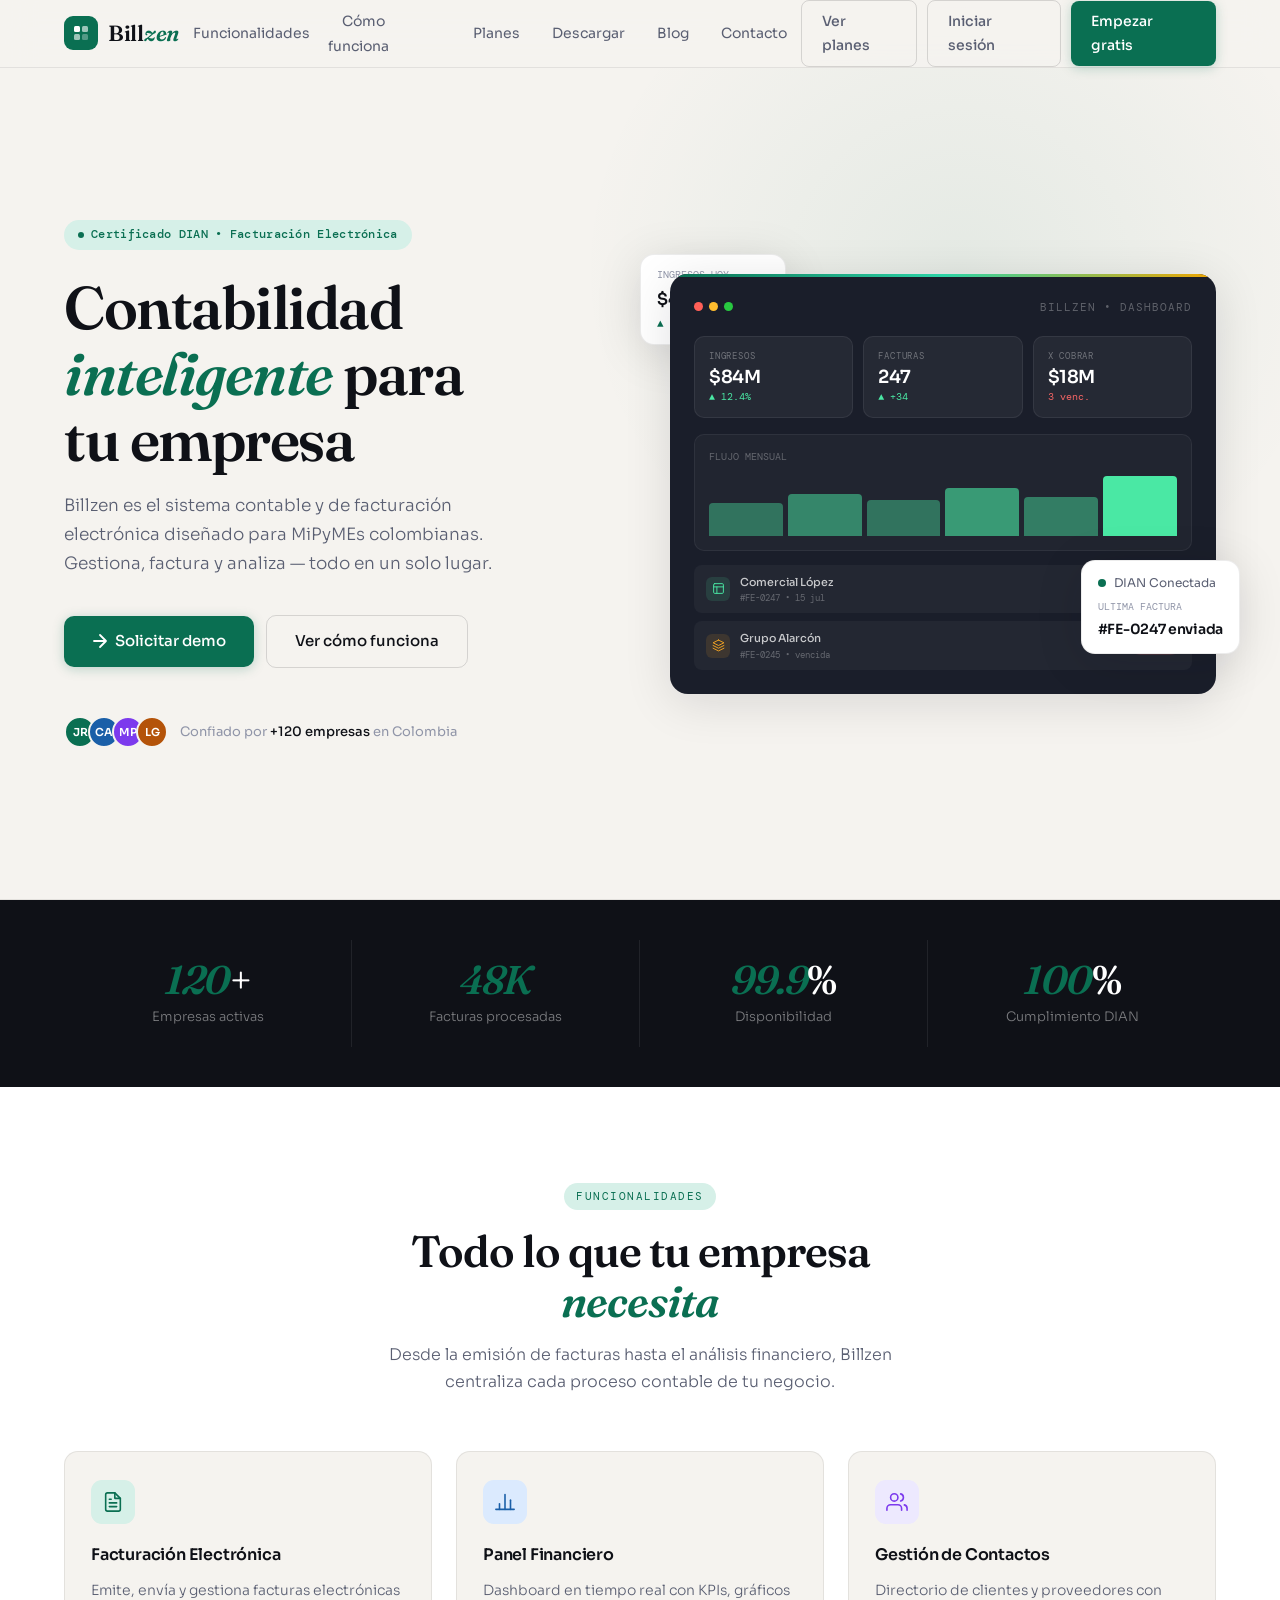
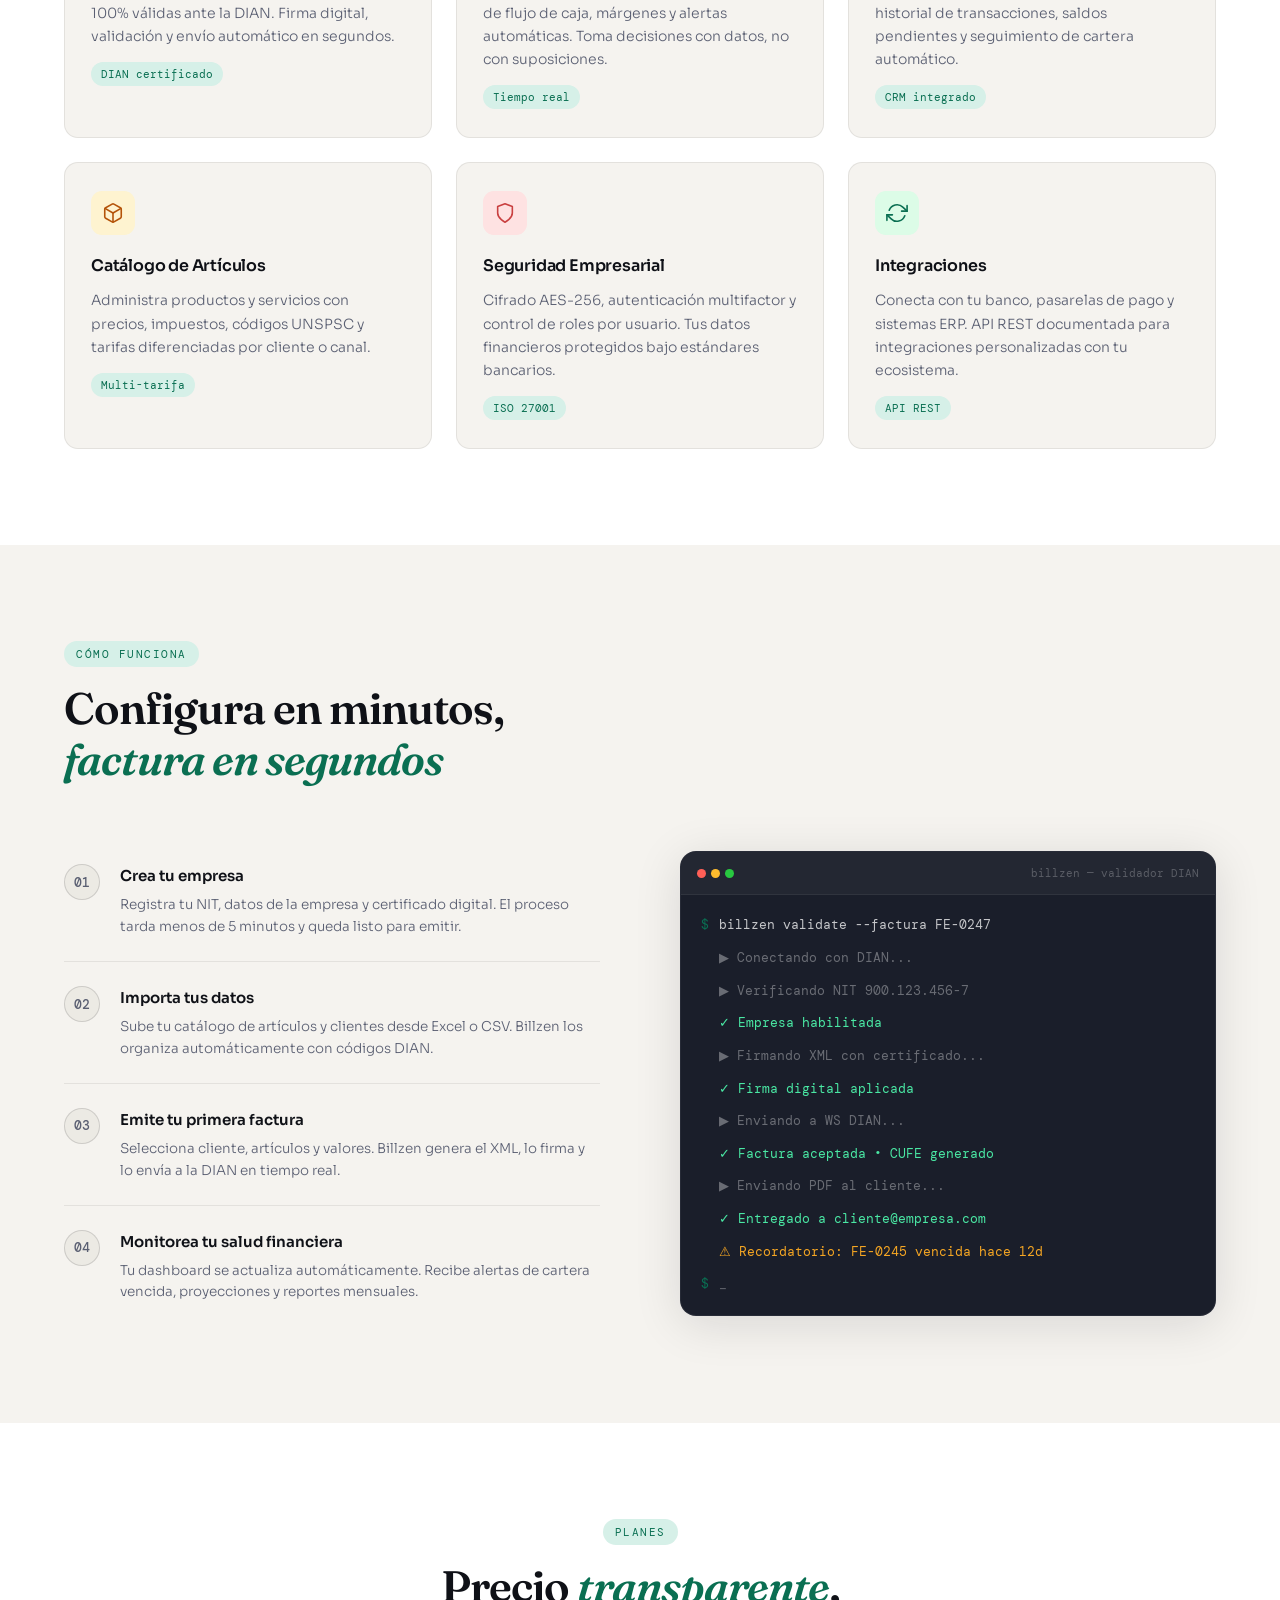
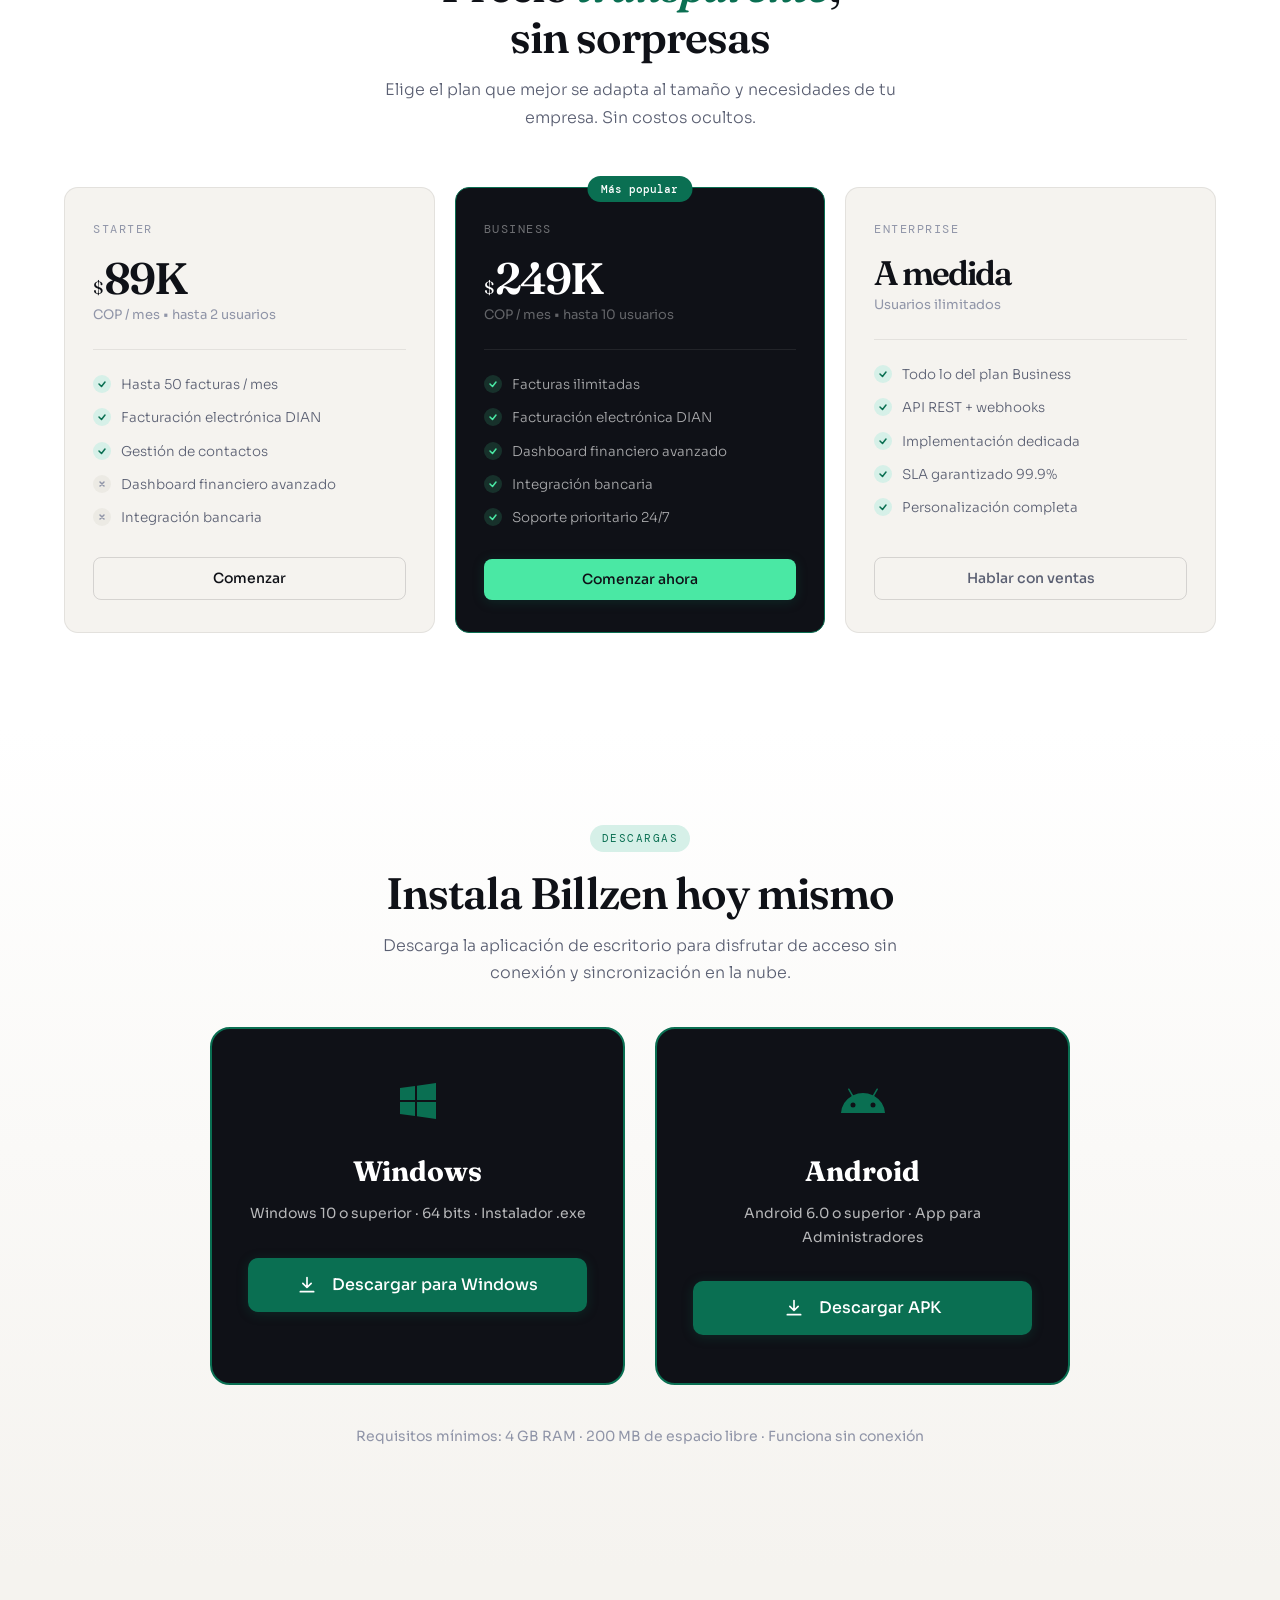
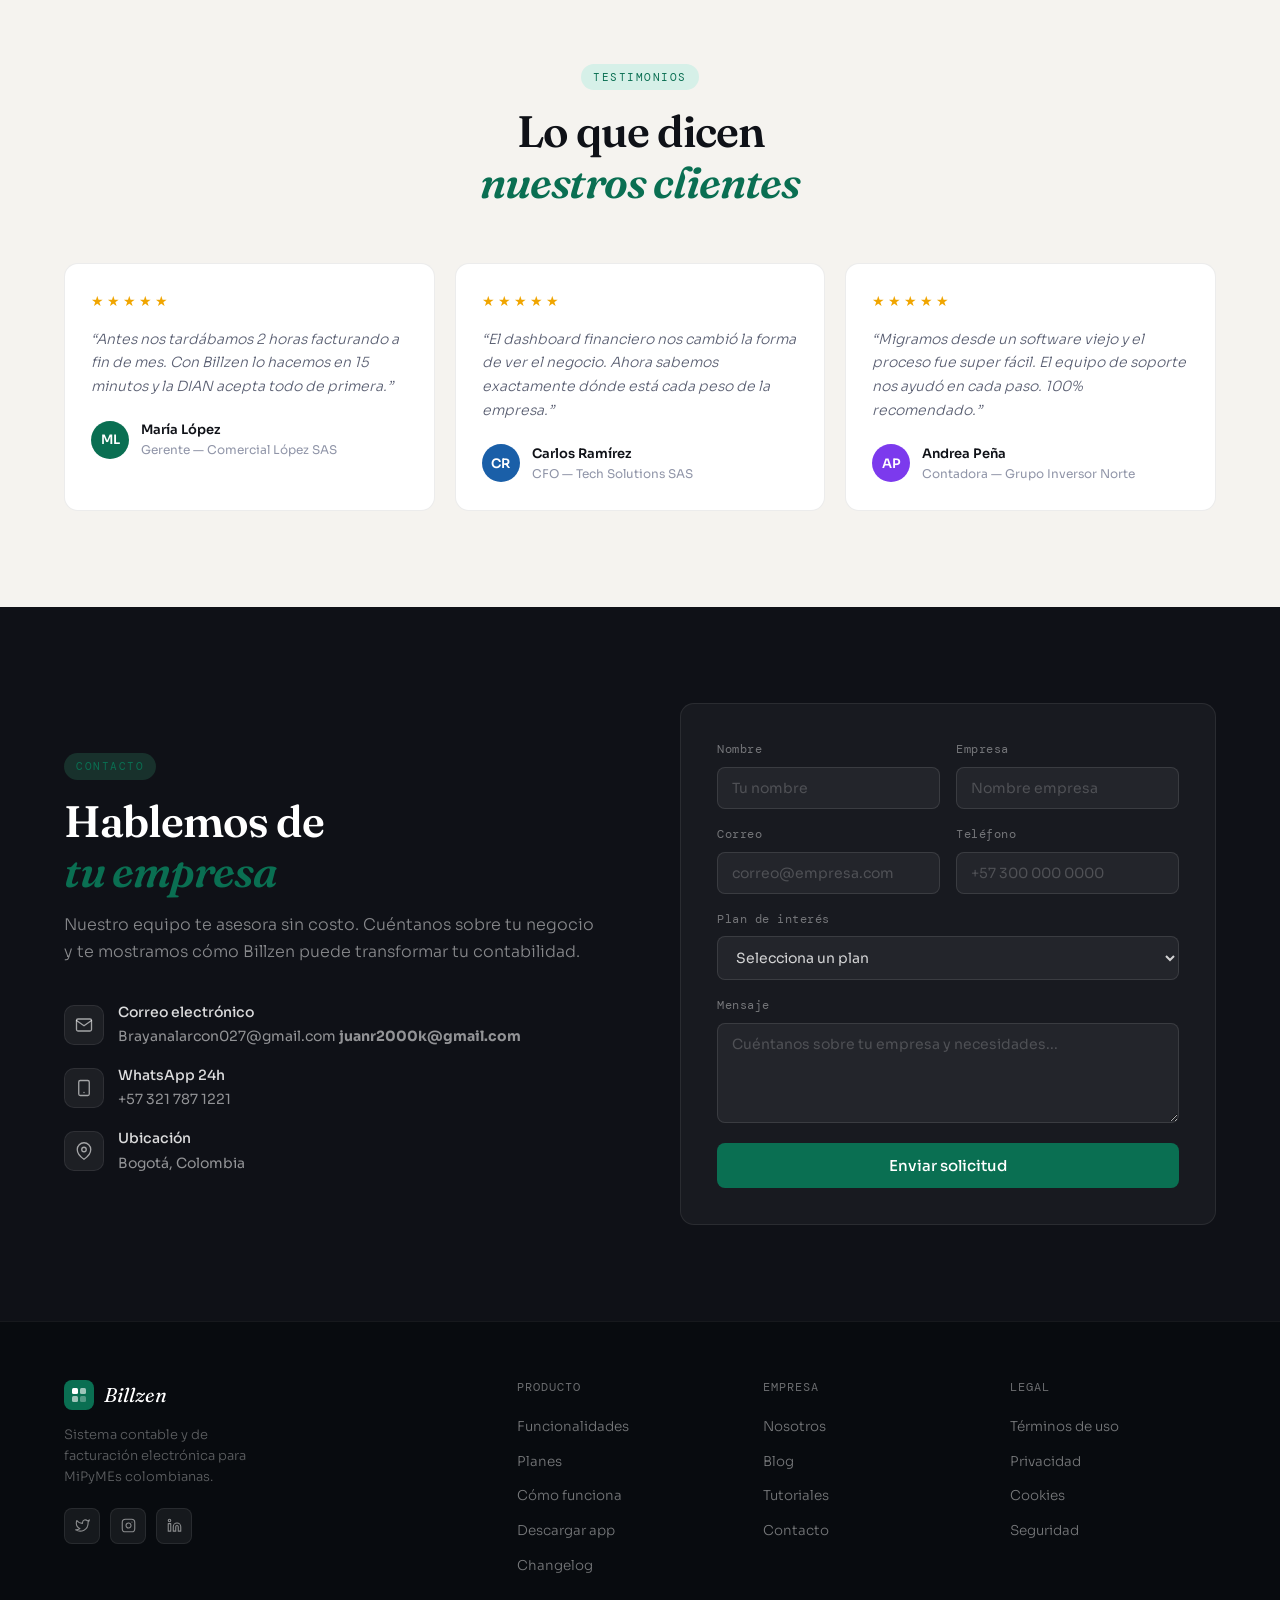
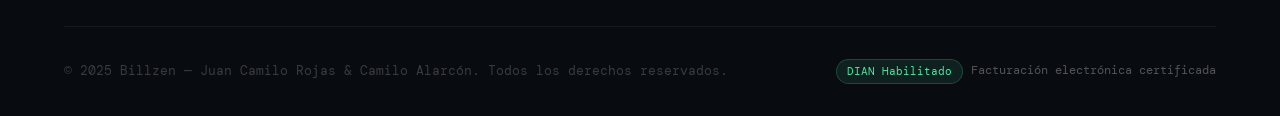
==== public/Intranet_Cliente/index.html @ e4447fb1 "Convertir public de submódulo a carpeta normal" ====
<!DOCTYPE html>
<html lang="es">
<head>
<meta charset="UTF-8" />
<meta name="viewport" content="width=device-width, initial-scale=1.0" />
<title>Billzen &mdash; Sistema Contable y Facturaci&oacute;n Electr&oacute;nica</title>
<link rel="preconnect" href="https://fonts.googleapis.com" />
<link rel="preconnect" href="https://fonts.gstatic.com" crossorigin />
<link href="https://fonts.googleapis.com/css2?family=DM+Mono:wght@400;500&family=Fraunces:ital,opsz,wght@0,9..144,300;0,9..144,600;1,9..144,300&family=Sora:wght@300;400;500;600&display=swap" rel="stylesheet" />

<!-- Referencia al nuevo archivo CSS externo -->
<link rel="stylesheet" href="../css/index.css" />
</head>
<body>

<!-- NAV -->
<nav id="navbar">
  <div class="nav-inner">
    <a href="#" class="nav-logo">
      <div class="nav-logo-mark">
        <svg viewBox="0 0 18 18" fill="none">
          <rect x="2" y="2" width="6" height="6" rx="1.5" fill="white"/>
          <rect x="10" y="2" width="6" height="6" rx="1.5" fill="white" opacity="0.6"/>
          <rect x="2" y="10" width="6" height="6" rx="1.5" fill="white" opacity="0.6"/>
          <rect x="10" y="10" width="6" height="6" rx="1.5" fill="white" opacity="0.3"/>
        </svg>
      </div>
      <span class="nav-logo-name">Bill<em>zen</em></span>
    </a>
<ul class="nav-links">
  <li><a href="#funcionalidades">Funcionalidades</a></li>
  <li><a href="#como-funciona">Cómo funciona</a></li>
  <li><a href="#planes">Planes</a></li>
  <li><a href="#descargar">Descargar</a></li>
  <li><a href="../articulos.html">Blog</a></li>
  <li><a href="../contactos.html">Contacto</a></li>
</ul>
    <div class="nav-cta">
      <a href="#planes" class="btn btn-ghost">Ver planes</a>
      <a href="../login.html" class="btn btn-ghost">Iniciar sesión</a>
      <a href="../contactos.html" class="btn btn-primary">Empezar gratis</a>
    </div>
    <button class="nav-hamburger" id="hamburger" aria-label="Menu">
      <span></span><span></span><span></span>
    </button>
  </div>
</nav>

<!-- HERO -->
<section class="hero" id="inicio">
  <div class="hero-inner">
    <div class="hero-content">
      <div class="hero-badge">
        <div class="hero-badge-dot"></div>
        Certificado DIAN &bull; Facturaci&oacute;n Electr&oacute;nica
      </div>
      <h1 class="hero-headline">
        Contabilidad<br/><em>inteligente</em> para<br/>tu empresa
      </h1>
      <p class="hero-sub">
        Billzen es el sistema contable y de facturaci&oacute;n electr&oacute;nica dise&ntilde;ado para MiPyMEs colombianas. Gestiona, factura y analiza &mdash; todo en un solo lugar.
      </p>
      <div class="hero-actions">
        <a href="#contacto" class="btn btn-primary btn-large">
          <svg width="16" height="16" viewBox="0 0 16 16" fill="none"><path d="M8 2l6 6-6 6M2 8h12" stroke="white" stroke-width="1.8" stroke-linecap="round" stroke-linejoin="round"/></svg>
          Solicitar demo
        </a>
        <a href="#como-funciona" class="btn btn-outline btn-large">Ver c&oacute;mo funciona</a>
      </div>
      <div class="hero-trust">
        <div class="hero-trust-avatars">
          <div class="trust-avatar" style="background:#0a6f52">JR</div>
          <div class="trust-avatar" style="background:#1a5fa8">CA</div>
          <div class="trust-avatar" style="background:#7c3aed">MP</div>
          <div class="trust-avatar" style="background:#b45309">LG</div>
        </div>
        <div class="hero-trust-text">
          Confiado por <strong>+120 empresas</strong> en Colombia
        </div>
      </div>
    </div>

    <div class="hero-visual">
      <div class="float-card float-card-1">
        <div class="fcard-label">INGRESOS HOY</div>
        <div class="fcard-val">$4.2M COP</div>
        <div class="fcard-delta">&#x25B2; +18.3% vs ayer</div>
      </div>
      <div class="mockup-card">
        <div class="mockup-topbar">
          <div class="mockup-dots">
            <div class="mockup-dot" style="background:#ff5f57"></div>
            <div class="mockup-dot" style="background:#febc2e"></div>
            <div class="mockup-dot" style="background:#28c840"></div>
          </div>
          <div class="mockup-title">BILLZEN &bull; DASHBOARD</div>
        </div>
        <div class="mockup-kpi-row">
          <div class="mkpi">
            <div class="mkpi-label">Ingresos</div>
            <div class="mkpi-val">$84M</div>
            <div class="mkpi-delta delta-g">&#x25B2; 12.4%</div>
          </div>
          <div class="mkpi">
            <div class="mkpi-label">Facturas</div>
            <div class="mkpi-val">247</div>
            <div class="mkpi-delta delta-g">&#x25B2; +34</div>
          </div>
          <div class="mkpi">
            <div class="mkpi-label">x Cobrar</div>
            <div class="mkpi-val">$18M</div>
            <div class="mkpi-delta delta-r">3 venc.</div>
          </div>
        </div>
        <div class="mockup-chart-area">
          <div class="mockup-chart-label">FLUJO MENSUAL</div>
          <div class="mockup-bars">
            <div class="mbar" style="height:55%;background:rgba(74,232,164,0.4)"></div>
            <div class="mbar" style="height:70%;background:rgba(74,232,164,0.5)"></div>
            <div class="mbar" style="height:60%;background:rgba(74,232,164,0.4)"></div>
            <div class="mbar" style="height:80%;background:rgba(74,232,164,0.6)"></div>
            <div class="mbar" style="height:65%;background:rgba(74,232,164,0.45)"></div>
            <div class="mbar" style="height:100%;background:#4AE8A4"></div>
          </div>
        </div>
        <div class="mockup-row-items">
          <div class="mrow">
            <div class="mrow-icon" style="background:rgba(74,232,164,0.12)"><svg xmlns="http://www.w3.org/2000/svg" width="13" height="13" viewBox="0 0 24 24" fill="none" stroke="#4AE8A4" stroke-width="1.75" stroke-linecap="round" stroke-linejoin="round"><rect x="3" y="3" width="18" height="18" rx="2"/><path d="M3 9h18M9 21V9"/></svg></div>
            <div class="mrow-info">
              <div class="mrow-name">Comercial L&oacute;pez</div>
              <div class="mrow-sub">#FE-0247 &bull; 15 jul</div>
            </div>
            <div class="mrow-val">$4.2M</div>
            <div class="mpill mpill-g">Pagada</div>
          </div>
          <div class="mrow">
            <div class="mrow-icon" style="background:rgba(245,166,35,0.12)"><svg xmlns="http://www.w3.org/2000/svg" width="13" height="13" viewBox="0 0 24 24" fill="none" stroke="#F5A623" stroke-width="1.75" stroke-linecap="round" stroke-linejoin="round"><polygon points="12 2 2 7 12 12 22 7 12 2"/><polyline points="2 17 12 22 22 17"/><polyline points="2 12 12 17 22 12"/></svg></div>
            <div class="mrow-info">
              <div class="mrow-name">Grupo Alarc&oacute;n</div>
              <div class="mrow-sub">#FE-0245 &bull; vencida</div>
            </div>
            <div class="mrow-val">$6.5M</div>
            <div class="mpill mpill-r">Vencida</div>
          </div>
        </div>
      </div>
      <div class="float-card float-card-2">
        <div class="fcard-row">
          <div class="fcard-dot"></div>
          <div class="fcard-status">DIAN Conectada</div>
        </div>
        <div class="fcard-label" style="margin-top:6px">ULTIMA FACTURA</div>
        <div class="fcard-val" style="font-size:14px">#FE-0247 enviada</div>
      </div>
    </div>
  </div>
</section>

<!-- STATS -->
<div class="stats-bar">
  <div class="stats-inner">
    <div class="stat-item fade-up">
      <div class="stat-num"><em>120</em>+</div>
      <div class="stat-label">Empresas activas</div>
    </div>
    <div class="stat-item fade-up">
      <div class="stat-num"><em>48K</em></div>
      <div class="stat-label">Facturas procesadas</div>
    </div>
    <div class="stat-item fade-up">
      <div class="stat-num"><em>99.9</em>%</div>
      <div class="stat-label">Disponibilidad</div>
    </div>
    <div class="stat-item fade-up">
      <div class="stat-num"><em>100</em>%</div>
      <div class="stat-label">Cumplimiento DIAN</div>
    </div>
  </div>
</div>

<!-- FEATURES -->
<section class="features" id="funcionalidades">
  <div class="section-inner">
    <div class="text-center">
      <span class="section-tag">Funcionalidades</span>
      <h2 class="section-title">Todo lo que tu empresa<br/><em>necesita</em></h2>
      <p class="section-sub">Desde la emisi&oacute;n de facturas hasta el an&aacute;lisis financiero, Billzen centraliza cada proceso contable de tu negocio.</p>
    </div>
    <div class="features-grid">
      <div class="feat-card fade-up">
        <div class="feat-icon" style="background:#d6f0e8"><svg xmlns="http://www.w3.org/2000/svg" width="22" height="22" viewBox="0 0 24 24" fill="none" stroke="#0a6f52" stroke-width="1.75" stroke-linecap="round" stroke-linejoin="round"><path d="M14 2H6a2 2 0 0 0-2 2v16a2 2 0 0 0 2 2h12a2 2 0 0 0 2-2V8z"/><polyline points="14 2 14 8 20 8"/><line x1="16" y1="13" x2="8" y2="13"/><line x1="16" y1="17" x2="8" y2="17"/><line x1="10" y1="9" x2="8" y2="9"/></svg></div>
        <div class="feat-title">Facturaci&oacute;n Electr&oacute;nica</div>
        <div class="feat-desc">Emite, env&iacute;a y gestiona facturas electr&oacute;nicas 100% v&aacute;lidas ante la DIAN. Firma digital, validaci&oacute;n y env&iacute;o autom&aacute;tico en segundos.</div>
        <span class="feat-badge">DIAN certificado</span>
      </div>
      <div class="feat-card fade-up">
        <div class="feat-icon" style="background:#dbeafe"><svg xmlns="http://www.w3.org/2000/svg" width="22" height="22" viewBox="0 0 24 24" fill="none" stroke="#1a5fa8" stroke-width="1.75" stroke-linecap="round" stroke-linejoin="round"><line x1="18" y1="20" x2="18" y2="10"/><line x1="12" y1="20" x2="12" y2="4"/><line x1="6" y1="20" x2="6" y2="14"/><polyline points="2 20 22 20"/></svg></div>
        <div class="feat-title">Panel Financiero</div>
        <div class="feat-desc">Dashboard en tiempo real con KPIs, gr&aacute;ficos de flujo de caja, m&aacute;rgenes y alertas autom&aacute;ticas. Toma decisiones con datos, no con suposiciones.</div>
        <span class="feat-badge">Tiempo real</span>
      </div>
      <div class="feat-card fade-up">
        <div class="feat-icon" style="background:#ede9fe"><svg xmlns="http://www.w3.org/2000/svg" width="22" height="22" viewBox="0 0 24 24" fill="none" stroke="#7c3aed" stroke-width="1.75" stroke-linecap="round" stroke-linejoin="round"><path d="M17 21v-2a4 4 0 0 0-4-4H5a4 4 0 0 0-4 4v2"/><circle cx="9" cy="7" r="4"/><path d="M23 21v-2a4 4 0 0 0-3-3.87"/><path d="M16 3.13a4 4 0 0 1 0 7.75"/></svg></div>
        <div class="feat-title">Gesti&oacute;n de Contactos</div>
        <div class="feat-desc">Directorio de clientes y proveedores con historial de transacciones, saldos pendientes y seguimiento de cartera autom&aacute;tico.</div>
        <span class="feat-badge">CRM integrado</span>
      </div>
      <div class="feat-card fade-up">
        <div class="feat-icon" style="background:#fef3d0"><svg xmlns="http://www.w3.org/2000/svg" width="22" height="22" viewBox="0 0 24 24" fill="none" stroke="#b45309" stroke-width="1.75" stroke-linecap="round" stroke-linejoin="round"><path d="M21 16V8a2 2 0 0 0-1-1.73l-7-4a2 2 0 0 0-2 0l-7 4A2 2 0 0 0 3 8v8a2 2 0 0 0 1 1.73l7 4a2 2 0 0 0 2 0l7-4A2 2 0 0 0 21 16z"/><polyline points="3.27 6.96 12 12.01 20.73 6.96"/><line x1="12" y1="22.08" x2="12" y2="12"/></svg></div>
        <div class="feat-title">Cat&aacute;logo de Art&iacute;culos</div>
        <div class="feat-desc">Administra productos y servicios con precios, impuestos, c&oacute;digos UNSPSC y tarifas diferenciadas por cliente o canal.</div>
        <span class="feat-badge">Multi-tarifa</span>
      </div>
      <div class="feat-card fade-up">
        <div class="feat-icon" style="background:#fee2e2"><svg xmlns="http://www.w3.org/2000/svg" width="22" height="22" viewBox="0 0 24 24" fill="none" stroke="#c94040" stroke-width="1.75" stroke-linecap="round" stroke-linejoin="round"><path d="M12 22s8-4 8-10V5l-8-3-8 3v7c0 6 8 10 8 10z"/></svg></div>
        <div class="feat-title">Seguridad Empresarial</div>
        <div class="feat-desc">Cifrado AES-256, autenticaci&oacute;n multifactor y control de roles por usuario. Tus datos financieros protegidos bajo est&aacute;ndares bancarios.</div>
        <span class="feat-badge">ISO 27001</span>
      </div>
      <div class="feat-card fade-up">
        <div class="feat-icon" style="background:#dcfce7"><svg xmlns="http://www.w3.org/2000/svg" width="22" height="22" viewBox="0 0 24 24" fill="none" stroke="#0a6f52" stroke-width="1.75" stroke-linecap="round" stroke-linejoin="round"><polyline points="23 4 23 10 17 10"/><polyline points="1 20 1 14 7 14"/><path d="M3.51 9a9 9 0 0 1 14.85-3.36L23 10M1 14l4.64 4.36A9 9 0 0 0 20.49 15"/></svg></div>
        <div class="feat-title">Integraciones</div>
        <div class="feat-desc">Conecta con tu banco, pasarelas de pago y sistemas ERP. API REST documentada para integraciones personalizadas con tu ecosistema.</div>
        <span class="feat-badge">API REST</span>
      </div>
    </div>
  </div>
</section>

<!-- HOW IT WORKS -->
<section class="how" id="como-funciona">
  <div class="section-inner">
    <div>
      <span class="section-tag">C&oacute;mo funciona</span>
      <h2 class="section-title">Configura en minutos,<br/><em>factura en segundos</em></h2>
    </div>
    <div class="how-grid">
      <div class="how-steps">
        <div class="how-step fade-up">
          <div class="step-num">01</div>
          <div class="step-body">
            <div class="step-title">Crea tu empresa</div>
            <div class="step-desc">Registra tu NIT, datos de la empresa y certificado digital. El proceso tarda menos de 5 minutos y queda listo para emitir.</div>
          </div>
        </div>
        <div class="how-step fade-up">
          <div class="step-num">02</div>
          <div class="step-body">
            <div class="step-title">Importa tus datos</div>
            <div class="step-desc">Sube tu cat&aacute;logo de art&iacute;culos y clientes desde Excel o CSV. Billzen los organiza autom&aacute;ticamente con c&oacute;digos DIAN.</div>
          </div>
        </div>
        <div class="how-step fade-up">
          <div class="step-num">03</div>
          <div class="step-body">
            <div class="step-title">Emite tu primera factura</div>
            <div class="step-desc">Selecciona cliente, art&iacute;culos y valores. Billzen genera el XML, lo firma y lo env&iacute;a a la DIAN en tiempo real.</div>
          </div>
        </div>
        <div class="how-step fade-up">
          <div class="step-num">04</div>
          <div class="step-body">
            <div class="step-title">Monitorea tu salud financiera</div>
            <div class="step-desc">Tu dashboard se actualiza autom&aacute;ticamente. Recibe alertas de cartera vencida, proyecciones y reportes mensuales.</div>
          </div>
        </div>
      </div>

      <div class="how-visual fade-up">
        <div class="terminal">
          <div class="terminal-bar">
            <div class="terminal-bar-dots">
              <div class="mockup-dot" style="background:#ff5f57"></div>
              <div class="mockup-dot" style="background:#febc2e"></div>
              <div class="mockup-dot" style="background:#28c840"></div>
            </div>
            <div class="terminal-bar-title">billzen &mdash; validador DIAN</div>
          </div>
          <div class="terminal-body">
            <div class="t-line"><span class="t-prompt">$</span><span class="t-cmd">billzen validate --factura FE-0247</span></div>
            <div class="t-line"><span class="t-out">&#x25B6; Conectando con DIAN...</span></div>
            <div class="t-line"><span class="t-out">&#x25B6; Verificando NIT 900.123.456-7</span></div>
            <div class="t-line"><span class="t-success">&#x2713; Empresa habilitada</span></div>
            <div class="t-line"><span class="t-out">&#x25B6; Firmando XML con certificado...</span></div>
            <div class="t-line"><span class="t-success">&#x2713; Firma digital aplicada</span></div>
            <div class="t-line"><span class="t-out">&#x25B6; Enviando a WS DIAN...</span></div>
            <div class="t-line"><span class="t-success">&#x2713; Factura aceptada &bull; CUFE generado</span></div>
            <div class="t-line"><span class="t-out">&#x25B6; Enviando PDF al cliente...</span></div>
            <div class="t-line"><span class="t-success">&#x2713; Entregado a cliente@empresa.com</span></div>
            <div class="t-line"><span class="t-warn">&#x26A0; Recordatorio: FE-0245 vencida hace 12d</span></div>
            <div class="t-line"><span class="t-prompt">$</span><span class="t-cmd" style="opacity:0.4">_</span></div>
          </div>
        </div>
      </div>
    </div>
  </div>
</section>

<!-- PRICING -->
<section class="pricing" id="planes">
  <div class="section-inner">
    <div class="text-center">
      <span class="section-tag">Planes</span>
      <h2 class="section-title">Precio <em>transparente</em>,<br/>sin sorpresas</h2>
      <p class="section-sub">Elige el plan que mejor se adapta al tama&ntilde;o y necesidades de tu empresa. Sin costos ocultos.</p>
    </div>
    <div class="pricing-grid">
      <div class="plan-card fade-up">
        <div class="plan-name">Starter</div>
        <div class="plan-price"><span>$</span>89K</div>
        <div class="plan-period">COP / mes &bull; hasta 2 usuarios</div>
        <div class="plan-divider"></div>
        <ul class="plan-features">
          <li class="plan-feature">
            <div class="plan-feature-check">
              <svg viewBox="0 0 10 10" fill="none"><path d="M2 5l2.5 2.5L8 3" stroke="var(--accent)" stroke-width="1.5" stroke-linecap="round" stroke-linejoin="round"/></svg>
            </div>
            Hasta 50 facturas / mes
          </li>
          <li class="plan-feature">
            <div class="plan-feature-check">
              <svg viewBox="0 0 10 10" fill="none"><path d="M2 5l2.5 2.5L8 3" stroke="var(--accent)" stroke-width="1.5" stroke-linecap="round" stroke-linejoin="round"/></svg>
            </div>
            Facturaci&oacute;n electr&oacute;nica DIAN
          </li>
          <li class="plan-feature">
            <div class="plan-feature-check">
              <svg viewBox="0 0 10 10" fill="none"><path d="M2 5l2.5 2.5L8 3" stroke="var(--accent)" stroke-width="1.5" stroke-linecap="round" stroke-linejoin="round"/></svg>
            </div>
            Gesti&oacute;n de contactos
          </li>
          <li class="plan-feature">
            <div class="plan-feature-check feat-cross">
              <svg viewBox="0 0 10 10" fill="none"><path d="M3 3l4 4M7 3l-4 4" stroke="var(--text3)" stroke-width="1.5" stroke-linecap="round"/></svg>
            </div>
            Dashboard financiero avanzado
          </li>
          <li class="plan-feature">
            <div class="plan-feature-check feat-cross">
              <svg viewBox="0 0 10 10" fill="none"><path d="M3 3l4 4M7 3l-4 4" stroke="var(--text3)" stroke-width="1.5" stroke-linecap="round"/></svg>
            </div>
            Integraci&oacute;n bancaria
          </li>
        </ul>
        <a href="#contacto" class="btn btn-outline" style="width:100%;justify-content:center">Comenzar</a>
      </div>

      <div class="plan-card featured fade-up">
        <div class="plan-featured-badge">M&aacute;s popular</div>
        <div class="plan-name">Business</div>
        <div class="plan-price"><span>$</span>249K</div>
        <div class="plan-period">COP / mes &bull; hasta 10 usuarios</div>
        <div class="plan-divider"></div>
        <ul class="plan-features">
          <li class="plan-feature">
            <div class="plan-feature-check" style="background:rgba(74,232,164,0.15)">
              <svg viewBox="0 0 10 10" fill="none"><path d="M2 5l2.5 2.5L8 3" stroke="#4AE8A4" stroke-width="1.5" stroke-linecap="round" stroke-linejoin="round"/></svg>
            </div>
            Facturas ilimitadas
          </li>
          <li class="plan-feature">
            <div class="plan-feature-check" style="background:rgba(74,232,164,0.15)">
              <svg viewBox="0 0 10 10" fill="none"><path d="M2 5l2.5 2.5L8 3" stroke="#4AE8A4" stroke-width="1.5" stroke-linecap="round" stroke-linejoin="round"/></svg>
            </div>
            Facturaci&oacute;n electr&oacute;nica DIAN
          </li>
          <li class="plan-feature">
            <div class="plan-feature-check" style="background:rgba(74,232,164,0.15)">
              <svg viewBox="0 0 10 10" fill="none"><path d="M2 5l2.5 2.5L8 3" stroke="#4AE8A4" stroke-width="1.5" stroke-linecap="round" stroke-linejoin="round"/></svg>
            </div>
            Dashboard financiero avanzado
          </li>
          <li class="plan-feature">
            <div class="plan-feature-check" style="background:rgba(74,232,164,0.15)">
              <svg viewBox="0 0 10 10" fill="none"><path d="M2 5l2.5 2.5L8 3" stroke="#4AE8A4" stroke-width="1.5" stroke-linecap="round" stroke-linejoin="round"/></svg>
            </div>
            Integraci&oacute;n bancaria
          </li>
          <li class="plan-feature">
            <div class="plan-feature-check" style="background:rgba(74,232,164,0.15)">
              <svg viewBox="0 0 10 10" fill="none"><path d="M2 5l2.5 2.5L8 3" stroke="#4AE8A4" stroke-width="1.5" stroke-linecap="round" stroke-linejoin="round"/></svg>
            </div>
            Soporte prioritario 24/7
          </li>
        </ul>
        <a href="#contacto" class="btn btn-primary" style="width:100%;justify-content:center;background:#4AE8A4;color:#0f1117">Comenzar ahora</a>
      </div>

      <div class="plan-card fade-up">
        <div class="plan-name">Enterprise</div>
        <div class="plan-price" style="font-size:34px">A medida</div>
        <div class="plan-period">Usuarios ilimitados</div>
        <div class="plan-divider"></div>
        <ul class="plan-features">
          <li class="plan-feature">
            <div class="plan-feature-check">
              <svg viewBox="0 0 10 10" fill="none"><path d="M2 5l2.5 2.5L8 3" stroke="var(--accent)" stroke-width="1.5" stroke-linecap="round" stroke-linejoin="round"/></svg>
            </div>
            Todo lo del plan Business
          </li>
          <li class="plan-feature">
            <div class="plan-feature-check">
              <svg viewBox="0 0 10 10" fill="none"><path d="M2 5l2.5 2.5L8 3" stroke="var(--accent)" stroke-width="1.5" stroke-linecap="round" stroke-linejoin="round"/></svg>
            </div>
            API REST + webhooks
          </li>
          <li class="plan-feature">
            <div class="plan-feature-check">
              <svg viewBox="0 0 10 10" fill="none"><path d="M2 5l2.5 2.5L8 3" stroke="var(--accent)" stroke-width="1.5" stroke-linecap="round" stroke-linejoin="round"/></svg>
            </div>
            Implementaci&oacute;n dedicada
          </li>
          <li class="plan-feature">
            <div class="plan-feature-check">
              <svg viewBox="0 0 10 10" fill="none"><path d="M2 5l2.5 2.5L8 3" stroke="var(--accent)" stroke-width="1.5" stroke-linecap="round" stroke-linejoin="round"/></svg>
            </div>
            SLA garantizado 99.9%
          </li>
          <li class="plan-feature">
            <div class="plan-feature-check">
              <svg viewBox="0 0 10 10" fill="none"><path d="M2 5l2.5 2.5L8 3" stroke="var(--accent)" stroke-width="1.5" stroke-linecap="round" stroke-linejoin="round"/></svg>
            </div>
            Personalizaci&oacute;n completa
          </li>
        </ul>
        <a href="#contacto" class="btn btn-ghost" style="width:100%;justify-content:center">Hablar con ventas</a>
      </div>
    </div>
  </div>
</section>

<!-- DOWNLOAD -->
<section class="section download-section" id="descargar">
  <div class="section-inner">
    <div class="section-head reveal text-center">
      <span class="section-tag">Descargas</span>
      <h2 class="section-title">Instala Billzen hoy mismo</h2>
      <p class="section-sub">Descarga la aplicación de escritorio para disfrutar de acceso sin conexión y sincronización en la nube.</p>
    </div>
    
    <div class="download-grid">
      <!-- Windows Card -->
      <div class="download-card fade-up">
        <div class="os-icon">
          <svg viewBox="0 0 24 24" width="48" height="48" fill="currentColor"><path d="M3 5.5 10.5 4.5v7H3zM11.5 4.4 21 3v8.5h-9.5zM3 12.5h7.5v7L3 18.5zM11.5 12.5H21V21l-9.5-1.4z"/></svg>
        </div>
        <h3>Windows</h3>
        <p>Windows 10 o superior &middot; 64 bits &middot; Instalador .exe</p>
        <a href="#" id="dl-btn-windows" class="btn btn-primary btn-large download-link">
          <svg width="20" height="20" viewBox="0 0 24 24" fill="none" stroke="currentColor" stroke-width="2" stroke-linecap="round" stroke-linejoin="round" style="margin-right: 8px;"><path d="M12 3v12m0 0-5-5m5 5 5-5M4 20h16"/></svg> 
          Descargar para Windows
        </a>
      </div>

      <!-- Android Card -->
      <div class="download-card fade-up">
        <div class="os-icon">
          <svg viewBox="0 0 24 24" width="48" height="48" fill="currentColor"><path d="M17.6 9.48l1.84-3.18a.38.38 0 0 0-.66-.38l-1.87 3.23a11.4 11.4 0 0 0-9.82 0L5.22 5.92a.38.38 0 0 0-.66.38L6.4 9.48A10.8 10.8 0 0 0 1 18h22a10.8 10.8 0 0 0-5.4-8.52zM7 15.25a1.25 1.25 0 1 1 0-2.5 1.25 1.25 0 0 1 0 2.5zm10 0a1.25 1.25 0 1 1 0-2.5 1.25 1.25 0 0 1 0 2.5z"/></svg>
        </div>
        <h3>Android</h3>
        <p>Android 6.0 o superior &middot; App para Administradores</p>
        <a href="#" id="dl-btn-android" class="btn btn-primary btn-large download-link">
          <svg width="20" height="20" viewBox="0 0 24 24" fill="none" stroke="currentColor" stroke-width="2" stroke-linecap="round" stroke-linejoin="round" style="margin-right: 8px;"><path d="M12 3v12m0 0-5-5m5 5 5-5M4 20h16"/></svg> 
          Descargar APK
        </a>
      </div>
    </div>
    
    <p class="req text-center">Requisitos mínimos: 4 GB RAM &middot; 200 MB de espacio libre &middot; Funciona sin conexión</p>
  </div>
</section>

<!-- TESTIMONIALS -->
<section class="testimonials">
  <div class="section-inner">
    <div class="text-center">
      <span class="section-tag">Testimonios</span>
      <h2 class="section-title">Lo que dicen<br/><em>nuestros clientes</em></h2>
    </div>
    <div class="testi-grid">
      <div class="testi-card fade-up">
        <div class="testi-stars">
          <span class="star">&#9733;</span><span class="star">&#9733;</span><span class="star">&#9733;</span><span class="star">&#9733;</span><span class="star">&#9733;</span>
        </div>
        <p class="testi-text">&ldquo;Antes nos tard&aacute;bamos 2 horas facturando a fin de mes. Con Billzen lo hacemos en 15 minutos y la DIAN acepta todo de primera.&rdquo;</p>
        <div class="testi-author">
          <div class="testi-avatar" style="background:#0a6f52">ML</div>
          <div>
            <div class="testi-name">Mar&iacute;a L&oacute;pez</div>
            <div class="testi-role">Gerente &mdash; Comercial L&oacute;pez SAS</div>
          </div>
        </div>
      </div>
      <div class="testi-card fade-up">
        <div class="testi-stars">
          <span class="star">&#9733;</span><span class="star">&#9733;</span><span class="star">&#9733;</span><span class="star">&#9733;</span><span class="star">&#9733;</span>
        </div>
        <p class="testi-text">&ldquo;El dashboard financiero nos cambi&oacute; la forma de ver el negocio. Ahora sabemos exactamente d&oacute;nde est&aacute; cada peso de la empresa.&rdquo;</p>
        <div class="testi-author">
          <div class="testi-avatar" style="background:#1a5fa8">CR</div>
          <div>
            <div class="testi-name">Carlos Ram&iacute;rez</div>
            <div class="testi-role">CFO &mdash; Tech Solutions SAS</div>
          </div>
        </div>
      </div>
      <div class="testi-card fade-up">
        <div class="testi-stars">
          <span class="star">&#9733;</span><span class="star">&#9733;</span><span class="star">&#9733;</span><span class="star">&#9733;</span><span class="star">&#9733;</span>
        </div>
        <p class="testi-text">&ldquo;Migramos desde un software viejo y el proceso fue super f&aacute;cil. El equipo de soporte nos ayud&oacute; en cada paso. 100% recomendado.&rdquo;</p>
        <div class="testi-author">
          <div class="testi-avatar" style="background:#7c3aed">AP</div>
          <div>
            <div class="testi-name">Andrea Pe&ntilde;a</div>
            <div class="testi-role">Contadora &mdash; Grupo Inversor Norte</div>
          </div>
        </div>
      </div>
    </div>
  </div>
</section>

<!-- CONTACT -->
<section class="contact" id="contacto">
  <div class="contact-inner">
    <div class="contact-left">
      <span class="section-tag">Contacto</span>
      <h2 class="section-title">Hablemos de<br/><em>tu empresa</em></h2>
      <p class="section-sub">Nuestro equipo te asesora sin costo. Cuéntanos sobre tu negocio y te mostramos c&oacute;mo Billzen puede transformar tu contabilidad.</p>
      <div class="contact-info">
        <div class="cinfo-item">
          <div class="cinfo-icon"><svg xmlns="http://www.w3.org/2000/svg" width="18" height="18" viewBox="0 0 24 24" fill="none" stroke="rgba(255,255,255,0.6)" stroke-width="1.75" stroke-linecap="round" stroke-linejoin="round"><path d="M4 4h16c1.1 0 2 .9 2 2v12c0 1.1-.9 2-2 2H4c-1.1 0-2-.9-2-2V6c0-1.1.9-2 2-2z"/><polyline points="22,6 12,13 2,6"/></svg></div>
          <div class="cinfo-text">
            <strong>Correo electr&oacute;nico</strong>
            Brayanalarcon027@gmail.com
            <b>
            juanr2000k@gmail.com
            </b>
          </div>
        </div>
        <div class="cinfo-item">
          <div class="cinfo-icon"><svg xmlns="http://www.w3.org/2000/svg" width="18" height="18" viewBox="0 0 24 24" fill="none" stroke="rgba(255,255,255,0.6)" stroke-width="1.75" stroke-linecap="round" stroke-linejoin="round"><rect x="5" y="2" width="14" height="20" rx="2" ry="2"/><line x1="12" y1="18" x2="12.01" y2="18"/></svg></div>
          <div class="cinfo-text">
            <strong>WhatsApp 24h</strong>
            +57 321  787 1221
          </div>
        </div>
        <div class="cinfo-item">
          <div class="cinfo-icon"><svg xmlns="http://www.w3.org/2000/svg" width="18" height="18" viewBox="0 0 24 24" fill="none" stroke="rgba(255,255,255,0.6)" stroke-width="1.75" stroke-linecap="round" stroke-linejoin="round"><path d="M21 10c0 7-9 13-9 13s-9-6-9-13a9 9 0 0 1 18 0z"/><circle cx="12" cy="10" r="3"/></svg></div>
          <div class="cinfo-text">
            <strong>Ubicaci&oacute;n</strong>
            Bogot&aacute;, Colombia
          </div>
        </div>
      </div>
    </div>

    <div class="contact-form">
      <div class="form-grid">
        <div class="form-group">
          <label class="form-label">Nombre</label>
          <input type="text" class="form-input" placeholder="Tu nombre" />
        </div>
        <div class="form-group">
          <label class="form-label">Empresa</label>
          <input type="text" class="form-input" placeholder="Nombre empresa" />
        </div>
        <div class="form-group">
          <label class="form-label">Correo</label>
          <input type="email" class="form-input" placeholder="correo@empresa.com" />
        </div>
        <div class="form-group">
          <label class="form-label">Tel&eacute;fono</label>
          <input type="tel" class="form-input" placeholder="+57 300 000 0000" />
        </div>
        <div class="form-group full">
          <label class="form-label">Plan de inter&eacute;s</label>
          <select class="form-input">
            <option value="" disabled selected>Selecciona un plan</option>
            <option>Starter &mdash; $89K/mes</option>
            <option>Business &mdash; $249K/mes</option>
            <option>Enterprise &mdash; A medida</option>
          </select>
        </div>
        <div class="form-group full">
          <label class="form-label">Mensaje</label>
          <textarea class="form-input" placeholder="Cu&eacute;ntanos sobre tu empresa y necesidades..."></textarea>
        </div>
      </div>
      <button class="form-submit" onclick="handleSubmit(this)">Enviar solicitud</button>
    </div>
  </div>
</section>

<!-- FOOTER -->
<footer>
  <div class="footer-inner">
    <div class="footer-top">
      <div class="footer-brand">
        <a href="#" class="footer-logo">
          <div class="nav-logo-mark" style="width:30px;height:30px;border-radius:8px;">
            <svg viewBox="0 0 18 18" fill="none" width="16" height="16">
              <rect x="2" y="2" width="6" height="6" rx="1.5" fill="white"/>
              <rect x="10" y="2" width="6" height="6" rx="1.5" fill="white" opacity="0.6"/>
              <rect x="2" y="10" width="6" height="6" rx="1.5" fill="white" opacity="0.6"/>
              <rect x="10" y="10" width="6" height="6" rx="1.5" fill="white" opacity="0.3"/>
            </svg>
          </div>
          <span class="footer-logo-name">Billzen</span>
        </a>
        <p class="footer-tagline">Sistema contable y de facturaci&oacute;n electr&oacute;nica para MiPyMEs colombianas.</p>
        <div class="footer-socials">
          <a href="#" class="social-btn" aria-label="Facebook"><svg xmlns="http://www.w3.org/2000/svg" width="15" height="15" viewBox="0 0 24 24" fill="none" stroke="rgba(255,255,255,0.5)" stroke-width="1.75" stroke-linecap="round" stroke-linejoin="round"><path d="M23 3a10.9 10.9 0 0 1-3.14 1.53 4.48 4.48 0 0 0-7.86 3v1A10.66 10.66 0 0 1 3 4s-4 9 5 13a11.64 11.64 0 0 1-7 2c9 5 20 0 20-11.5a4.5 4.5 0 0 0-.08-.83A7.72 7.72 0 0 0 23 3z"/></svg></a>
          <a href="#" class="social-btn" aria-label="Instagram"><svg xmlns="http://www.w3.org/2000/svg" width="15" height="15" viewBox="0 0 24 24" fill="none" stroke="rgba(255,255,255,0.5)" stroke-width="1.75" stroke-linecap="round" stroke-linejoin="round"><rect x="2" y="2" width="20" height="20" rx="5" ry="5"/><path d="M16 11.37A4 4 0 1 1 12.63 8 4 4 0 0 1 16 11.37z"/><line x1="17.5" y1="6.5" x2="17.51" y2="6.5"/></svg></a>
          <a href="#" class="social-btn" aria-label="LinkedIn"><svg xmlns="http://www.w3.org/2000/svg" width="15" height="15" viewBox="0 0 24 24" fill="none" stroke="rgba(255,255,255,0.5)" stroke-width="1.75" stroke-linecap="round" stroke-linejoin="round"><path d="M16 8a6 6 0 0 1 6 6v7h-4v-7a2 2 0 0 0-2-2 2 2 0 0 0-2 2v7h-4v-7a6 6 0 0 1 6-6z"/><rect x="2" y="9" width="4" height="12"/><circle cx="4" cy="4" r="2"/></svg></a>
        </div>
      </div>
      <div>
        <div class="footer-col-title">Producto</div>
        <ul class="footer-links">
          <li><a href="#funcionalidades">Funcionalidades</a></li>
          <li><a href="#planes">Planes</a></li>
          <li><a href="#como-funciona">C&oacute;mo funciona</a></li>
          <li><a href="#descargar">Descargar app</a></li>
          <li><a href="#">Changelog</a></li>
        </ul>
      </div>
      <div>
        <div class="footer-col-title">Empresa</div>
        <ul class="footer-links">
          <li><a href="#">Nosotros</a></li>
          <li><a href="#">Blog</a></li>
          <li><a href="#">Tutoriales</a></li>
          <li><a href="../contactos.html">Contacto</a></li>
        </ul>
      </div>
      <div>
        <div class="footer-col-title">Legal</div>
        <ul class="footer-links">
          <li><a href="#">T&eacute;rminos de uso</a></li>
          <li><a href="#">Privacidad</a></li>
          <li><a href="#">Cookies</a></li>
          <li><a href="#">Seguridad</a></li>
        </ul>
      </div>
    </div>
    <div class="footer-bottom">
      <div class="footer-copy">&copy; 2025 Billzen &mdash; Juan Camilo Rojas &amp; Camilo Alarc&oacute;n. Todos los derechos reservados.</div>
      <div class="footer-dian">
        <span class="dian-badge">DIAN Habilitado</span>
        Facturaci&oacute;n electr&oacute;nica certificada
      </div>
    </div>
  </div>
</footer>

<!-- Referencia al nuevo archivo JS externo -->
<script src="index.js"></script>

</body>
</html>
---- public/css/index.css ----
*, *::before, *::after { box-sizing: border-box; margin: 0; padding: 0; }
html { scroll-behavior: smooth; }

:root {
  --bg: #f5f3ef;
  --bg2: #eceae4;
  --dark: #0f1117;
  --dark2: #1a1e2a;
  --surface: #ffffff;
  --text: #0f1117;
  --text2: #5a5f72;
  --text3: #9095a8;
  --accent: #0a6f52;
  --accent-light: #d6f0e8;
  --accent2: #f0a500;
  --accent2-light: #fef3d0;
  --red: #c94040;
  --border: rgba(15,17,23,0.08);
  --border2: rgba(15,17,23,0.14);
  --shadow: 0 2px 24px rgba(15,17,23,0.07);
  --shadow-lg: 0 8px 48px rgba(15,17,23,0.12);
  --r: 14px;
  --r-sm: 8px;
  --font: 'Sora', sans-serif;
  --font-display: 'Fraunces', serif;
  --font-mono: 'DM Mono', monospace;
  --nav-h: 68px;
}

body {
  font-family: var(--font);
  background: var(--bg);
  color: var(--text);
  font-size: 15px;
  line-height: 1.65;
  overflow-x: hidden;
}

/* ============ NAV ============ */
nav {
  position: fixed;
  top: 0; left: 0; right: 0;
  z-index: 200;
  height: var(--nav-h);
  display: flex;
  align-items: center;
  padding: 0 5vw;
  background: rgba(245,243,239,0.88);
  backdrop-filter: blur(16px);
  -webkit-backdrop-filter: blur(16px);
  border-bottom: 1px solid var(--border);
  transition: background 0.3s;
}
.nav-inner {
  max-width: 1200px;
  width: 100%;
  margin: 0 auto;
  display: flex;
  align-items: center;
  justify-content: space-between;
}
.nav-logo {
  display: flex;
  align-items: center;
  gap: 10px;
  text-decoration: none;
}
.nav-logo-mark {
  width: 34px; height: 34px;
  background: var(--accent);
  border-radius: 9px;
  display: grid;
  place-items: center;
}
.nav-logo-mark svg { width: 18px; height: 18px; }
.nav-logo-name {
  font-family: var(--font-display);
  font-size: 22px;
  font-weight: 600;
  color: var(--text);
  letter-spacing: -0.3px;
}
.nav-logo-name em {
  font-style: italic;
  color: var(--accent);
}
.nav-links {
  display: flex;
  align-items: center;
  gap: 4px;
  list-style: none;
}
.nav-links a {
  text-decoration: none;
  color: var(--text2);
  font-size: 14px;
  font-weight: 400;
  padding: 6px 14px;
  border-radius: var(--r-sm);
  transition: all 0.15s;
}
.nav-links a:hover { color: var(--text); background: var(--bg2); }
.nav-links a.active { color: var(--accent); font-weight: 500; }
.nav-cta {
  display: flex;
  align-items: center;
  gap: 10px;
}
.btn {
  display: inline-flex;
  align-items: center;
  gap: 7px;
  padding: 9px 20px;
  border-radius: var(--r-sm);
  font-size: 14px;
  font-weight: 500;
  cursor: pointer;
  text-decoration: none;
  transition: all 0.18s;
  border: none;
  font-family: var(--font);
}
.btn-ghost {
  color: var(--text2);
  background: transparent;
  border: 1px solid var(--border2);
}
.btn-ghost:hover { background: var(--bg2); color: var(--text); }
.btn-primary {
  background: var(--accent);
  color: #fff;
  box-shadow: 0 2px 12px rgba(10,111,82,0.25);
}
.btn-primary:hover { background: #085e45; box-shadow: 0 4px 20px rgba(10,111,82,0.35); transform: translateY(-1px); }
.btn-large {
  padding: 13px 28px;
  font-size: 15px;
  border-radius: 10px;
}
.btn-outline {
  background: transparent;
  border: 1.5px solid var(--border2);
  color: var(--text);
}
.btn-outline:hover { border-color: var(--accent); color: var(--accent); background: var(--accent-light); }

/* hamburger */
.nav-hamburger {
  display: none;
  flex-direction: column;
  gap: 5px;
  cursor: pointer;
  padding: 6px;
  border: none;
  background: none;
}
.nav-hamburger span {
  display: block;
  width: 22px; height: 2px;
  background: var(--text);
  border-radius: 2px;
  transition: all 0.25s;
}

/* ============ HERO ============ */
.hero {
  min-height: 100vh;
  padding: calc(var(--nav-h) + 80px) 5vw 80px;
  display: flex;
  align-items: center;
  position: relative;
  overflow: hidden;
}
.hero::before {
  content: '';
  position: absolute;
  top: -10%; right: -5%;
  width: 60%; height: 80%;
  background: radial-gradient(ellipse at center, rgba(10,111,82,0.07) 0%, transparent 70%);
  pointer-events: none;
}
.hero::after {
  content: '';
  position: absolute;
  bottom: 0; left: 0;
  width: 100%; height: 1px;
  background: var(--border);
}
.hero-inner {
  max-width: 1200px;
  margin: 0 auto;
  width: 100%;
  display: grid;
  grid-template-columns: 1fr 1fr;
  gap: 60px;
  align-items: center;
}
.hero-badge {
  display: inline-flex;
  align-items: center;
  gap: 7px;
  background: var(--accent-light);
  color: var(--accent);
  padding: 5px 14px;
  border-radius: 20px;
  font-size: 12px;
  font-family: var(--font-mono);
  font-weight: 500;
  letter-spacing: 0.3px;
  margin-bottom: 24px;
}
.hero-badge-dot {
  width: 6px; height: 6px;
  background: var(--accent);
  border-radius: 50%;
  animation: pulse 2s infinite;
}
@keyframes pulse {
  0%, 100% { opacity: 1; transform: scale(1); }
  50% { opacity: 0.5; transform: scale(0.8); }
}
.hero-headline {
  font-family: var(--font-display);
  font-size: clamp(36px, 5vw, 60px);
  font-weight: 600;
  line-height: 1.1;
  letter-spacing: -1.5px;
  color: var(--text);
  margin-bottom: 20px;
}
.hero-headline em {
  font-style: italic;
  color: var(--accent);
}
.hero-sub {
  font-size: 17px;
  color: var(--text2);
  line-height: 1.7;
  max-width: 480px;
  margin-bottom: 36px;
  font-weight: 300;
}
.hero-actions {
  display: flex;
  align-items: center;
  gap: 12px;
  flex-wrap: wrap;
  margin-bottom: 48px;
}
.hero-trust {
  display: flex;
  align-items: center;
  gap: 12px;
}
.hero-trust-avatars {
  display: flex;
}
.trust-avatar {
  width: 32px; height: 32px;
  border-radius: 50%;
  border: 2.5px solid var(--bg);
  margin-left: -8px;
  font-size: 11px;
  font-weight: 600;
  display: grid;
  place-items: center;
  color: #fff;
}
.trust-avatar:first-child { margin-left: 0; }
.hero-trust-text {
  font-size: 13px;
  color: var(--text3);
}
.hero-trust-text strong { color: var(--text); font-weight: 500; }

/* Hero mockup */
.hero-visual {
  position: relative;
}
.mockup-card {
  background: var(--dark2);
  border-radius: 18px;
  padding: 24px;
  box-shadow: var(--shadow-lg), 0 0 0 1px rgba(255,255,255,0.06);
  position: relative;
  overflow: hidden;
}
.mockup-card::before {
  content: '';
  position: absolute;
  top: 0; left: 0; right: 0;
  height: 3px;
  background: linear-gradient(90deg, var(--accent), #2dd4a7, var(--accent2));
  border-radius: 18px 18px 0 0;
}
.mockup-topbar {
  display: flex;
  align-items: center;
  justify-content: space-between;
  margin-bottom: 20px;
}
.mockup-dots { display: flex; gap: 6px; }
.mockup-dot {
  width: 9px; height: 9px;
  border-radius: 50%;
}
.mockup-title {
  font-family: var(--font-mono);
  font-size: 11px;
  color: rgba(255,255,255,0.3);
  letter-spacing: 1px;
}
.mockup-kpi-row {
  display: grid;
  grid-template-columns: repeat(3,1fr);
  gap: 10px;
  margin-bottom: 16px;
}
.mkpi {
  background: rgba(255,255,255,0.05);
  border: 1px solid rgba(255,255,255,0.07);
  border-radius: 10px;
  padding: 12px 14px;
}
.mkpi-label {
  font-size: 9px;
  font-family: var(--font-mono);
  color: rgba(255,255,255,0.35);
  letter-spacing: 0.8px;
  text-transform: uppercase;
  margin-bottom: 4px;
}
.mkpi-val {
  font-size: 18px;
  font-weight: 600;
  color: #fff;
  letter-spacing: -0.5px;
  line-height: 1;
}
.mkpi-delta {
  font-size: 10px;
  font-family: var(--font-mono);
  margin-top: 3px;
}
.delta-g { color: #4AE8A4; }
.delta-r { color: #f56565; }
.mockup-chart-area {
  background: rgba(255,255,255,0.03);
  border: 1px solid rgba(255,255,255,0.06);
  border-radius: 10px;
  padding: 14px;
  margin-bottom: 14px;
}
.mockup-chart-label {
  font-size: 10px;
  font-family: var(--font-mono);
  color: rgba(255,255,255,0.3);
  margin-bottom: 10px;
}
.mockup-bars {
  display: flex;
  align-items: flex-end;
  gap: 5px;
  height: 60px;
}
.mbar {
  flex: 1;
  border-radius: 4px 4px 0 0;
  transition: opacity 0.2s;
}
.mockup-row-items {
  display: flex;
  flex-direction: column;
  gap: 8px;
}
.mrow {
  display: flex;
  align-items: center;
  gap: 10px;
  background: rgba(255,255,255,0.04);
  border-radius: 8px;
  padding: 8px 12px;
}
.mrow-icon {
  width: 24px; height: 24px;
  border-radius: 6px;
  display: grid;
  place-items: center;
  font-size: 12px;
  flex-shrink: 0;
}
.mrow-info { flex: 1; }
.mrow-name { font-size: 11px; color: rgba(255,255,255,0.75); font-weight: 500; }
.mrow-sub { font-size: 9px; color: rgba(255,255,255,0.3); font-family: var(--font-mono); }
.mrow-val { font-size: 12px; font-family: var(--font-mono); color: rgba(255,255,255,0.6); }
.mpill {
  font-size: 9px;
  font-family: var(--font-mono);
  padding: 2px 7px;
  border-radius: 10px;
  font-weight: 500;
}
.mpill-g { background: rgba(74,232,164,0.15); color: #4AE8A4; }
.mpill-y { background: rgba(245,166,35,0.15); color: #F5A623; }
.mpill-r { background: rgba(245,101,101,0.15); color: #f56565; }

/* floating cards */
.float-card {
  position: absolute;
  background: var(--surface);
  border-radius: var(--r);
  box-shadow: var(--shadow-lg);
  border: 1px solid var(--border);
  padding: 12px 16px;
  animation: float 6s ease-in-out infinite;
}
.float-card-1 {
  top: -20px; left: -30px;
  animation-delay: 0s;
}
.float-card-2 {
  bottom: 40px; right: -24px;
  animation-delay: -3s;
}
@keyframes float {
  0%, 100% { transform: translateY(0); }
  50% { transform: translateY(-8px); }
}
.fcard-label { font-size: 10px; color: var(--text3); font-family: var(--font-mono); margin-bottom: 3px; }
.fcard-val { font-size: 17px; font-weight: 600; color: var(--text); letter-spacing: -0.3px; }
.fcard-delta { font-size: 11px; color: var(--accent); font-family: var(--font-mono); }
.fcard-row { display: flex; align-items: center; gap: 8px; }
.fcard-dot { width: 8px; height: 8px; border-radius: 50%; background: var(--accent); animation: pulse 1.5s infinite; }
.fcard-status { font-size: 12px; color: var(--text2); }

/* ============ SECTIONS SHARED ============ */
section { padding: 96px 5vw; }
.section-inner { max-width: 1200px; margin: 0 auto; }
.section-tag {
  display: inline-block;
  font-family: var(--font-mono);
  font-size: 11px;
  letter-spacing: 1.5px;
  text-transform: uppercase;
  color: var(--accent);
  background: var(--accent-light);
  padding: 4px 12px;
  border-radius: 20px;
  margin-bottom: 16px;
}
.section-title {
  font-family: var(--font-display);
  font-size: clamp(28px, 4vw, 44px);
  font-weight: 600;
  letter-spacing: -1px;
  line-height: 1.15;
  color: var(--text);
  margin-bottom: 14px;
}
.section-title em { font-style: italic; color: var(--accent); }
.section-sub {
  font-size: 16px;
  color: var(--text2);
  line-height: 1.7;
  max-width: 560px;
  font-weight: 300;
}
.text-center { text-align: center; }
.text-center .section-sub { margin: 0 auto; }

/* ============ STATS BAR ============ */
.stats-bar {
  background: var(--dark);
  padding: 40px 5vw;
}
.stats-inner {
  max-width: 1200px;
  margin: 0 auto;
  display: grid;
  grid-template-columns: repeat(4,1fr);
  gap: 0;
}
.stat-item {
  padding: 20px 32px;
  border-right: 1px solid rgba(255,255,255,0.08);
  text-align: center;
}
.stat-item:last-child { border-right: none; }
.stat-num {
  font-family: var(--font-display);
  font-size: 40px;
  font-weight: 600;
  letter-spacing: -1.5px;
  color: #fff;
  line-height: 1;
  margin-bottom: 6px;
}
.stat-num em { font-style: italic; color: var(--accent); }
.stat-label {
  font-size: 13px;
  color: rgba(255,255,255,0.45);
  font-weight: 300;
}

/* ============ FEATURES ============ */
.features { background: var(--surface); }
.features-grid {
  display: grid;
  grid-template-columns: repeat(3,1fr);
  gap: 24px;
  margin-top: 56px;
}
.feat-card {
  background: var(--bg);
  border: 1px solid var(--border);
  border-radius: var(--r);
  padding: 28px 26px;
  transition: all 0.22s;
  position: relative;
  overflow: hidden;
}
.feat-card:hover {
  border-color: var(--accent);
  transform: translateY(-4px);
  box-shadow: var(--shadow);
}
.feat-card::after {
  content: '';
  position: absolute;
  bottom: 0; left: 0; right: 0;
  height: 2px;
  background: var(--accent);
  transform: scaleX(0);
  transition: transform 0.22s;
}
.feat-card:hover::after { transform: scaleX(1); }
.feat-icon {
  width: 44px; height: 44px;
  border-radius: 11px;
  display: grid;
  place-items: center;
  margin-bottom: 18px;
  font-size: 20px;
}
.feat-title {
  font-size: 16px;
  font-weight: 600;
  color: var(--text);
  margin-bottom: 10px;
  letter-spacing: -0.2px;
}
.feat-desc {
  font-size: 14px;
  color: var(--text2);
  line-height: 1.65;
  font-weight: 300;
}
.feat-badge {
  display: inline-block;
  margin-top: 14px;
  font-size: 11px;
  font-family: var(--font-mono);
  color: var(--accent);
  background: var(--accent-light);
  padding: 3px 10px;
  border-radius: 20px;
}

/* ============ HOW IT WORKS ============ */
.how { background: var(--bg); }
.how-grid {
  display: grid;
  grid-template-columns: 1fr 1fr;
  gap: 80px;
  align-items: center;
  margin-top: 56px;
}
.how-steps { display: flex; flex-direction: column; gap: 0; }
.how-step {
  display: flex;
  gap: 20px;
  padding: 24px 0;
  border-bottom: 1px solid var(--border);
  cursor: pointer;
  transition: all 0.2s;
}
.how-step:last-child { border-bottom: none; }
.how-step:hover .step-num { background: var(--accent); color: #fff; }
.step-num {
  width: 36px; height: 36px;
  border-radius: 50%;
  background: var(--bg2);
  border: 1.5px solid var(--border2);
  display: grid;
  place-items: center;
  font-family: var(--font-mono);
  font-size: 13px;
  font-weight: 500;
  color: var(--text2);
  flex-shrink: 0;
  transition: all 0.2s;
}
.step-body {}
.step-title { font-size: 15px; font-weight: 600; color: var(--text); margin-bottom: 5px; }
.step-desc { font-size: 13.5px; color: var(--text2); line-height: 1.6; font-weight: 300; }

.how-visual {
  position: relative;
}
.terminal {
  background: var(--dark2);
  border-radius: 16px;
  overflow: hidden;
  box-shadow: var(--shadow-lg);
  border: 1px solid rgba(255,255,255,0.06);
}
.terminal-bar {
  background: rgba(255,255,255,0.04);
  border-bottom: 1px solid rgba(255,255,255,0.06);
  padding: 12px 16px;
  display: flex;
  align-items: center;
  gap: 8px;
}
.terminal-bar-dots { display: flex; gap: 5px; }
.terminal-bar-title { font-family: var(--font-mono); font-size: 11px; color: rgba(255,255,255,0.25); margin-left: auto; }
.terminal-body { padding: 20px; }
.t-line { display: flex; gap: 10px; margin-bottom: 12px; font-family: var(--font-mono); font-size: 12.5px; }
.t-line:last-child { margin-bottom: 0; }
.t-prompt { color: var(--accent); flex-shrink: 0; }
.t-cmd { color: rgba(255,255,255,0.75); }
.t-out { color: rgba(255,255,255,0.35); padding-left: 18px; }
.t-success { color: #4AE8A4; padding-left: 18px; }
.t-warn { color: #F5A623; padding-left: 18px; }

/* ============ PRICING ============ */
.pricing { background: var(--surface); }
.pricing-grid {
  display: grid;
  grid-template-columns: repeat(3,1fr);
  gap: 20px;
  margin-top: 56px;
  align-items: stretch;
}
.plan-card {
  background: var(--bg);
  border: 1.5px solid var(--border);
  border-radius: var(--r);
  padding: 32px 28px;
  position: relative;
  transition: all 0.22s;
  display: flex;
  flex-direction: column;
}
.plan-card:hover { transform: translateY(-4px); box-shadow: var(--shadow); }
.plan-card.featured {
  background: var(--dark);
  border-color: var(--accent);
  transform: scale(1.04);
}
.plan-card.featured:hover { transform: scale(1.04) translateY(-4px); }
.plan-featured-badge {
  position: absolute;
  top: -12px; left: 50%;
  transform: translateX(-50%);
  background: var(--accent);
  color: #fff;
  font-size: 11px;
  font-family: var(--font-mono);
  font-weight: 500;
  padding: 4px 14px;
  border-radius: 20px;
  white-space: nowrap;
}
.plan-name {
  font-family: var(--font-mono);
  font-size: 12px;
  letter-spacing: 1.5px;
  text-transform: uppercase;
  color: var(--text3);
  margin-bottom: 16px;
}
.plan-card.featured .plan-name { color: rgba(255,255,255,0.4); }
.plan-price {
  font-family: var(--font-display);
  font-size: 44px;
  font-weight: 600;
  letter-spacing: -2px;
  color: var(--text);
  line-height: 1;
  margin-bottom: 4px;
}
.plan-card.featured .plan-price { color: #fff; }
.plan-price span { font-size: 18px; font-weight: 400; letter-spacing: 0; }
.plan-period { font-size: 13px; color: var(--text3); margin-bottom: 24px; }
.plan-card.featured .plan-period { color: rgba(255,255,255,0.35); }
.plan-divider { height: 1px; background: var(--border); margin-bottom: 24px; }
.plan-card.featured .plan-divider { background: rgba(255,255,255,0.08); }
.plan-features { list-style: none; display: flex; flex-direction: column; gap: 11px; flex: 1; margin-bottom: 28px; }
.plan-feature {
  display: flex;
  align-items: flex-start;
  gap: 10px;
  font-size: 13.5px;
  color: var(--text2);
  font-weight: 300;
}
.plan-card.featured .plan-feature { color: rgba(255,255,255,0.65); }
.plan-feature-check {
  width: 18px; height: 18px;
  border-radius: 50%;
  background: var(--accent-light);
  display: grid;
  place-items: center;
  flex-shrink: 0;
  margin-top: 1px;
}
.plan-card.featured .plan-feature-check { background: rgba(74,232,164,0.15); }
.plan-feature-check svg { width: 10px; height: 10px; }
.feat-cross { background: var(--bg2); }
.plan-card.featured .feat-cross { background: rgba(255,255,255,0.06); }
.feat-cross svg path { stroke: var(--text3); }

/* ============ TESTIMONIALS ============ */
.testimonials { background: var(--bg); }
.testi-grid {
  display: grid;
  grid-template-columns: repeat(3,1fr);
  gap: 20px;
  margin-top: 56px;
}
.testi-card {
  background: var(--surface);
  border: 1px solid var(--border);
  border-radius: var(--r);
  padding: 26px;
  transition: all 0.2s;
}
.testi-card:hover { border-color: var(--border2); transform: translateY(-3px); box-shadow: var(--shadow); }
.testi-stars { display: flex; gap: 3px; margin-bottom: 14px; }
.star { color: var(--accent2); font-size: 14px; }
.testi-text {
  font-size: 14px;
  color: var(--text2);
  line-height: 1.7;
  font-weight: 300;
  font-style: italic;
  margin-bottom: 20px;
}
.testi-author { display: flex; align-items: center; gap: 12px; }
.testi-avatar {
  width: 38px; height: 38px;
  border-radius: 50%;
  display: grid;
  place-items: center;
  font-size: 13px;
  font-weight: 600;
  color: #fff;
  flex-shrink: 0;
}
.testi-name { font-size: 13px; font-weight: 600; color: var(--text); }
.testi-role { font-size: 12px; color: var(--text3); }

/* ============ CONTACT ============ */
.contact { background: var(--dark); }
.contact-inner {
  max-width: 1200px;
  margin: 0 auto;
  display: grid;
  grid-template-columns: 1fr 1fr;
  gap: 80px;
  align-items: center;
}
.contact-left .section-tag { background: rgba(74,232,164,0.15); }
.contact-left .section-title { color: #fff; }
.contact-left .section-sub { color: rgba(255,255,255,0.5); }
.contact-info { margin-top: 36px; display: flex; flex-direction: column; gap: 16px; }
.cinfo-item { display: flex; align-items: center; gap: 14px; }
.cinfo-icon {
  width: 40px; height: 40px;
  border-radius: 10px;
  background: rgba(255,255,255,0.06);
  border: 1px solid rgba(255,255,255,0.08);
  display: grid;
  place-items: center;
  font-size: 18px;
  flex-shrink: 0;
}
.cinfo-text { font-size: 14px; color: rgba(255,255,255,0.55); }
.cinfo-text strong { display: block; color: rgba(255,255,255,0.85); font-weight: 500; margin-bottom: 1px; }

/* Form */
.contact-form {
  background: rgba(255,255,255,0.04);
  border: 1px solid rgba(255,255,255,0.08);
  border-radius: var(--r);
  padding: 36px;
}
.form-grid { display: grid; grid-template-columns: 1fr 1fr; gap: 16px; }
.form-group { display: flex; flex-direction: column; gap: 7px; }
.form-group.full { grid-column: span 2; }
.form-label {
  font-size: 12px;
  font-family: var(--font-mono);
  color: rgba(255,255,255,0.4);
  letter-spacing: 0.5px;
}
.form-input {
  background: rgba(255,255,255,0.05);
  border: 1px solid rgba(255,255,255,0.1);
  border-radius: var(--r-sm);
  padding: 11px 14px;
  font-size: 14px;
  color: rgba(255,255,255,0.8);
  font-family: var(--font);
  outline: none;
  transition: border-color 0.2s;
}
.form-input::placeholder { color: rgba(255,255,255,0.2); }
.form-input:focus { border-color: var(--accent); }
textarea.form-input { resize: vertical; min-height: 100px; }
.form-submit {
  margin-top: 20px;
  width: 100%;
  padding: 13px;
  background: var(--accent);
  color: #fff;
  border: none;
  border-radius: var(--r-sm);
  font-size: 15px;
  font-weight: 500;
  font-family: var(--font);
  cursor: pointer;
  transition: all 0.18s;
}
.form-submit:hover { background: #085e45; transform: translateY(-1px); }

/* ============ FOOTER ============ */
footer {
  background: #080b0f;
  padding: 56px 5vw 32px;
  border-top: 1px solid rgba(255,255,255,0.06);
}
.footer-inner { max-width: 1200px; margin: 0 auto; }
.footer-top {
  display: grid;
  grid-template-columns: 2fr 1fr 1fr 1fr;
  gap: 40px;
  padding-bottom: 48px;
  border-bottom: 1px solid rgba(255,255,255,0.06);
  margin-bottom: 32px;
}
.footer-brand {}
.footer-logo {
  display: flex;
  align-items: center;
  gap: 10px;
  margin-bottom: 14px;
  text-decoration: none;
}
.footer-logo-name {
  font-family: var(--font-display);
  font-size: 20px;
  font-style: italic;
  color: #fff;
}
.footer-tagline { font-size: 13px; color: rgba(255,255,255,0.35); line-height: 1.6; max-width: 220px; font-weight: 300; }
.footer-socials { display: flex; gap: 10px; margin-top: 20px; }
.social-btn {
  width: 36px; height: 36px;
  border-radius: var(--r-sm);
  background: rgba(255,255,255,0.06);
  border: 1px solid rgba(255,255,255,0.08);
  display: grid;
  place-items: center;
  text-decoration: none;
  transition: all 0.15s;
  font-size: 16px;
}
.social-btn:hover { background: rgba(255,255,255,0.1); border-color: rgba(255,255,255,0.15); }
.footer-col-title { font-size: 12px; font-family: var(--font-mono); letter-spacing: 1px; text-transform: uppercase; color: rgba(255,255,255,0.4); margin-bottom: 16px; }
.footer-links { list-style: none; display: flex; flex-direction: column; gap: 10px; }
.footer-links a { text-decoration: none; font-size: 13.5px; color: rgba(255,255,255,0.45); transition: color 0.15s; font-weight: 300; }
.footer-links a:hover { color: rgba(255,255,255,0.8); }
.footer-bottom { display: flex; align-items: center; justify-content: space-between; }
.footer-copy { font-size: 12.5px; color: rgba(255,255,255,0.2); font-family: var(--font-mono); }
.footer-dian {
  display: flex;
  align-items: center;
  gap: 8px;
  font-size: 11.5px;
  font-family: var(--font-mono);
  color: rgba(255,255,255,0.3);
}
.dian-badge {
  background: rgba(74,232,164,0.1);
  border: 1px solid rgba(74,232,164,0.2);
  color: #4AE8A4;
  padding: 3px 10px;
  border-radius: 20px;
  font-size: 10.5px;
}

/* ============ ANIMATIONS ============ */
.fade-up {
  opacity: 0;
  transform: translateY(24px);
  transition: opacity 0.6s ease, transform 0.6s ease;
}
.fade-up.visible {
  opacity: 1;
  transform: translateY(0);
}
.fade-up:nth-child(2) { transition-delay: 0.1s; }
.fade-up:nth-child(3) { transition-delay: 0.2s; }
.fade-up:nth-child(4) { transition-delay: 0.3s; }
.fade-up:nth-child(5) { transition-delay: 0.4s; }
.fade-up:nth-child(6) { transition-delay: 0.5s; }

/* ============ MOBILE ============ */
@media (max-width: 900px) {
  .nav-hamburger { display: flex; }
  .nav-links {
    display: none;
    flex-direction: column;
    position: fixed;
    top: var(--nav-h);
    left: 0; right: 0;
    background: var(--bg);
    padding: 20px 5vw 24px;
    gap: 10px;
    z-index: 199;
    box-shadow: 0 8px 32px rgba(15,17,23,0.15);
  }
  .nav-links.open { display: flex; }
  .nav-cta { display: none !important; }
  .nav-links a {
    font-size: 15px;
    padding: 10px 0;
    border-bottom: 1px solid var(--border);
  }
  .nav-links li:last-child a { border-bottom: none; }

  /* Hero */
  .hero { padding: calc(var(--nav-h) + 40px) 5vw 48px; min-height: auto; }
  .hero-inner { grid-template-columns: 1fr; gap: 40px; }
  .hero-visual { display: none; }
  .hero-headline { font-size: clamp(32px, 8vw, 48px); }
  .hero-sub { font-size: 15px; max-width: 100%; }
  .hero-actions { flex-direction: column; align-items: flex-start; }
  .hero-actions .btn { width: 100%; justify-content: center; }

  /* Stats */
  .stats-inner { grid-template-columns: 1fr 1fr; }
  .stat-item { border-right: none; border-bottom: 1px solid rgba(255,255,255,0.08); padding: 20px 16px; }
  .stat-item:nth-child(odd) { border-right: 1px solid rgba(255,255,255,0.08); }
  .stat-item:nth-last-child(-n+2) { border-bottom: none; }
  .stat-num { font-size: 32px; }

  /* Features */
  .features-grid { grid-template-columns: 1fr; gap: 16px; margin-top: 36px; }

  /* How it works */
  .how-grid { grid-template-columns: 1fr; gap: 36px; }
  .how-visual { display: none; }

  /* Pricing */
  .pricing-grid { grid-template-columns: 1fr; gap: 16px; }
  .plan-card.featured { transform: scale(1); }
  .plan-card.featured:hover { transform: translateY(-4px); }

  /* Testimonials */
  .testi-grid { grid-template-columns: 1fr; gap: 16px; }

  /* Contact */
  .contact-inner { grid-template-columns: 1fr; gap: 40px; }
  .contact-form { padding: 24px 20px; }
  .form-grid { grid-template-columns: 1fr; }
  .form-group.full { grid-column: span 1; }

  /* Footer */
  .footer-top { grid-template-columns: 1fr 1fr; gap: 32px; }
  .footer-bottom { flex-direction: column; gap: 12px; text-align: center; }
}

@media (max-width: 600px) {
  section { padding: 56px 5vw; }

  /* Stats — 1 columna */
  .stats-inner { grid-template-columns: 1fr; }
  .stat-item { border-right: none !important; border-bottom: 1px solid rgba(255,255,255,0.08); }
  .stat-item:last-child { border-bottom: none; }

  /* Footer — 1 columna */
  .footer-top { grid-template-columns: 1fr; }

  /* Hero */
  .hero-headline { letter-spacing: -1px; }
  .hero-badge { font-size: 11px; }

  /* Features */
  .feat-card { padding: 20px 18px; }

  /* Pricing */
  .plan-featured-badge { font-size: 10px; }
}


/* ============ DOWNLOAD ============ */
.download-section {
  background: linear-gradient(180deg, var(--surface), var(--bg));
  padding-bottom: 120px;
}
.download-grid {
  display: grid;
  grid-template-columns: repeat(2, 1fr);
  gap: 30px;
  max-width: 860px;
  margin: 40px auto 0;
}
.download-card {
  background: var(--dark);
  color: #ffffff;
  padding: 48px 36px;
  border-radius: 20px;
  text-align: center;
  border: 2px solid var(--accent);
  transition: transform .35s, box-shadow .35s;
}
.download-card:hover {
  transform: translateY(-8px);
  box-shadow: 0 20px 40px rgba(10, 111, 82, 0.25);
}
.download-card .os-icon {
  margin-bottom: 16px;
  color: var(--accent);
}
.download-card h3 {
  font-family: var(--font-display);
  font-size: 28px;
  color: #ffffff;
  margin-bottom: 8px;
}
.download-card p {
  color: rgba(255, 255, 255, 0.7);
  margin-bottom: 32px;
  font-size: 14px;
}
.download-card .btn {
  width: 100%;
  justify-content: center;
  padding: 14px;
  font-size: 16px;
}
.req {
  margin-top: 40px;
  color: var(--text3);
  font-size: 14px;
}

@media (max-width: 768px) {
  .download-grid {
    grid-template-columns: 1fr;
  }
}
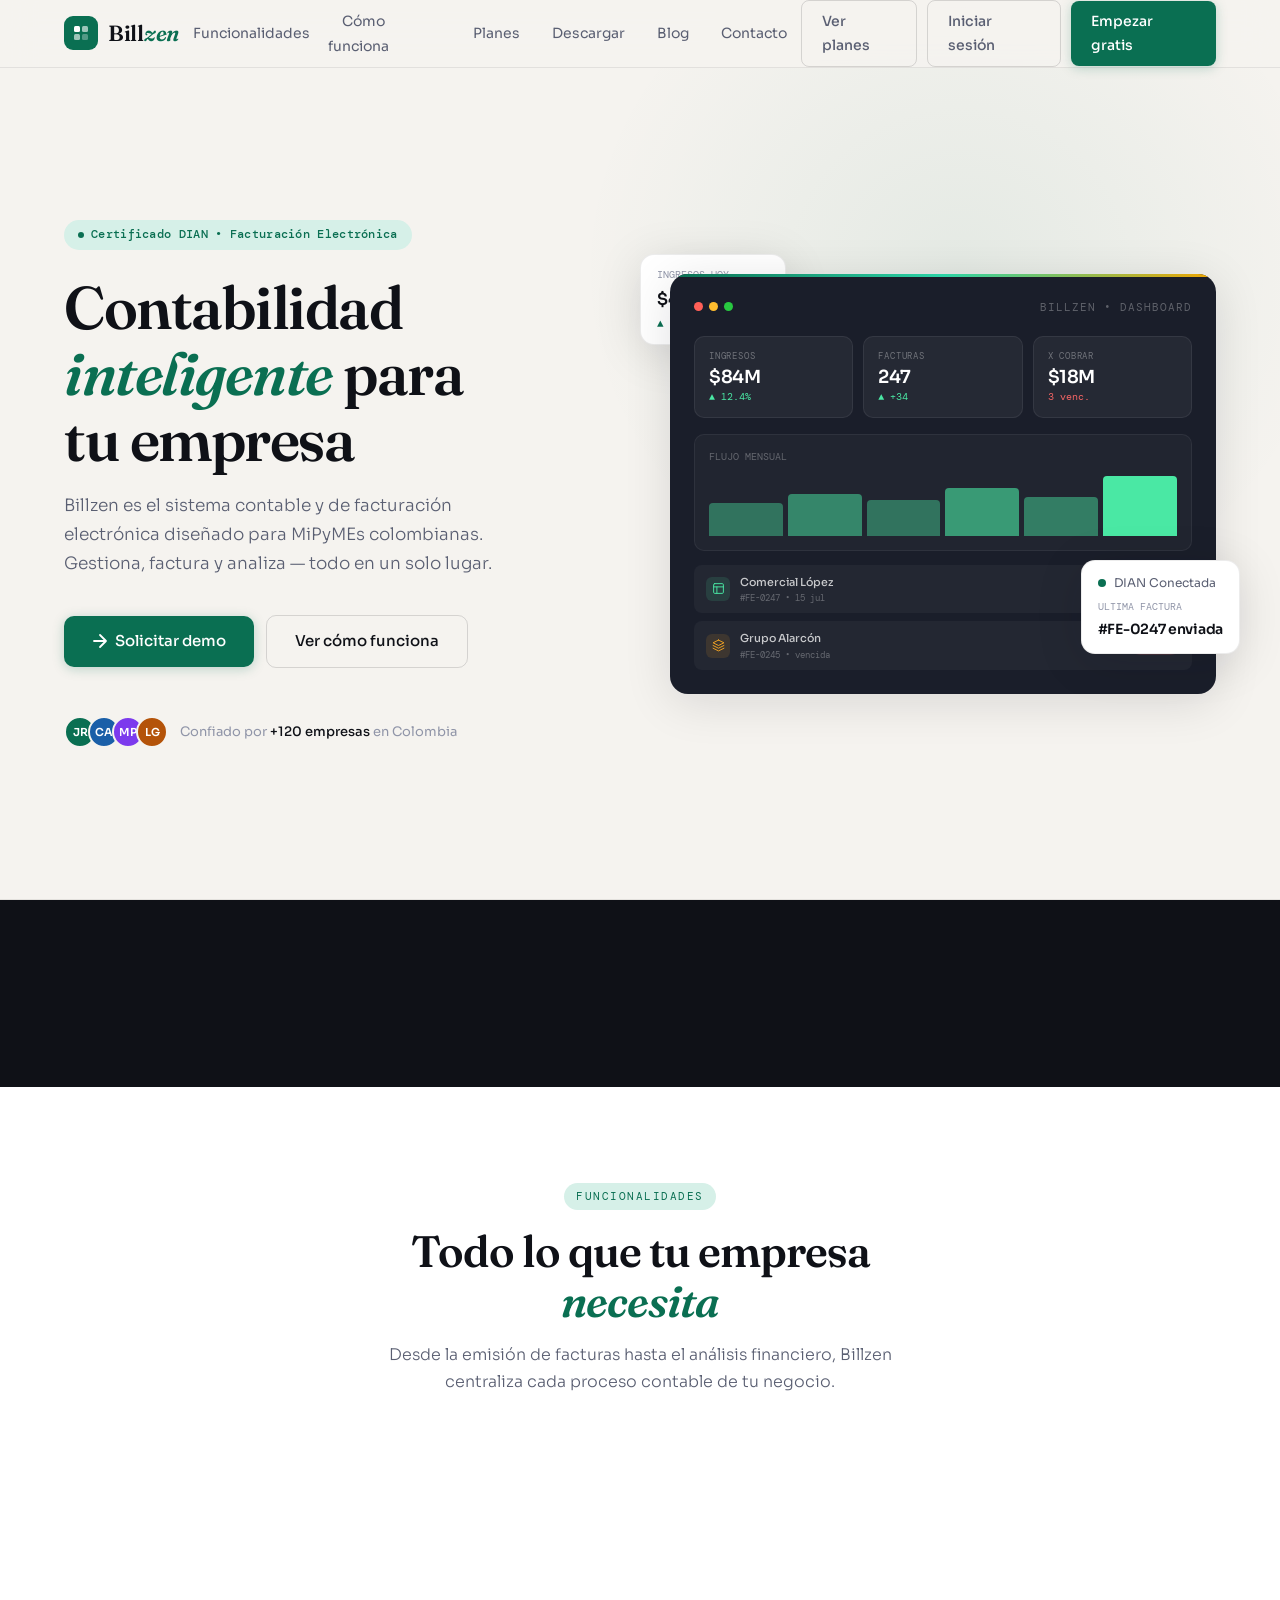
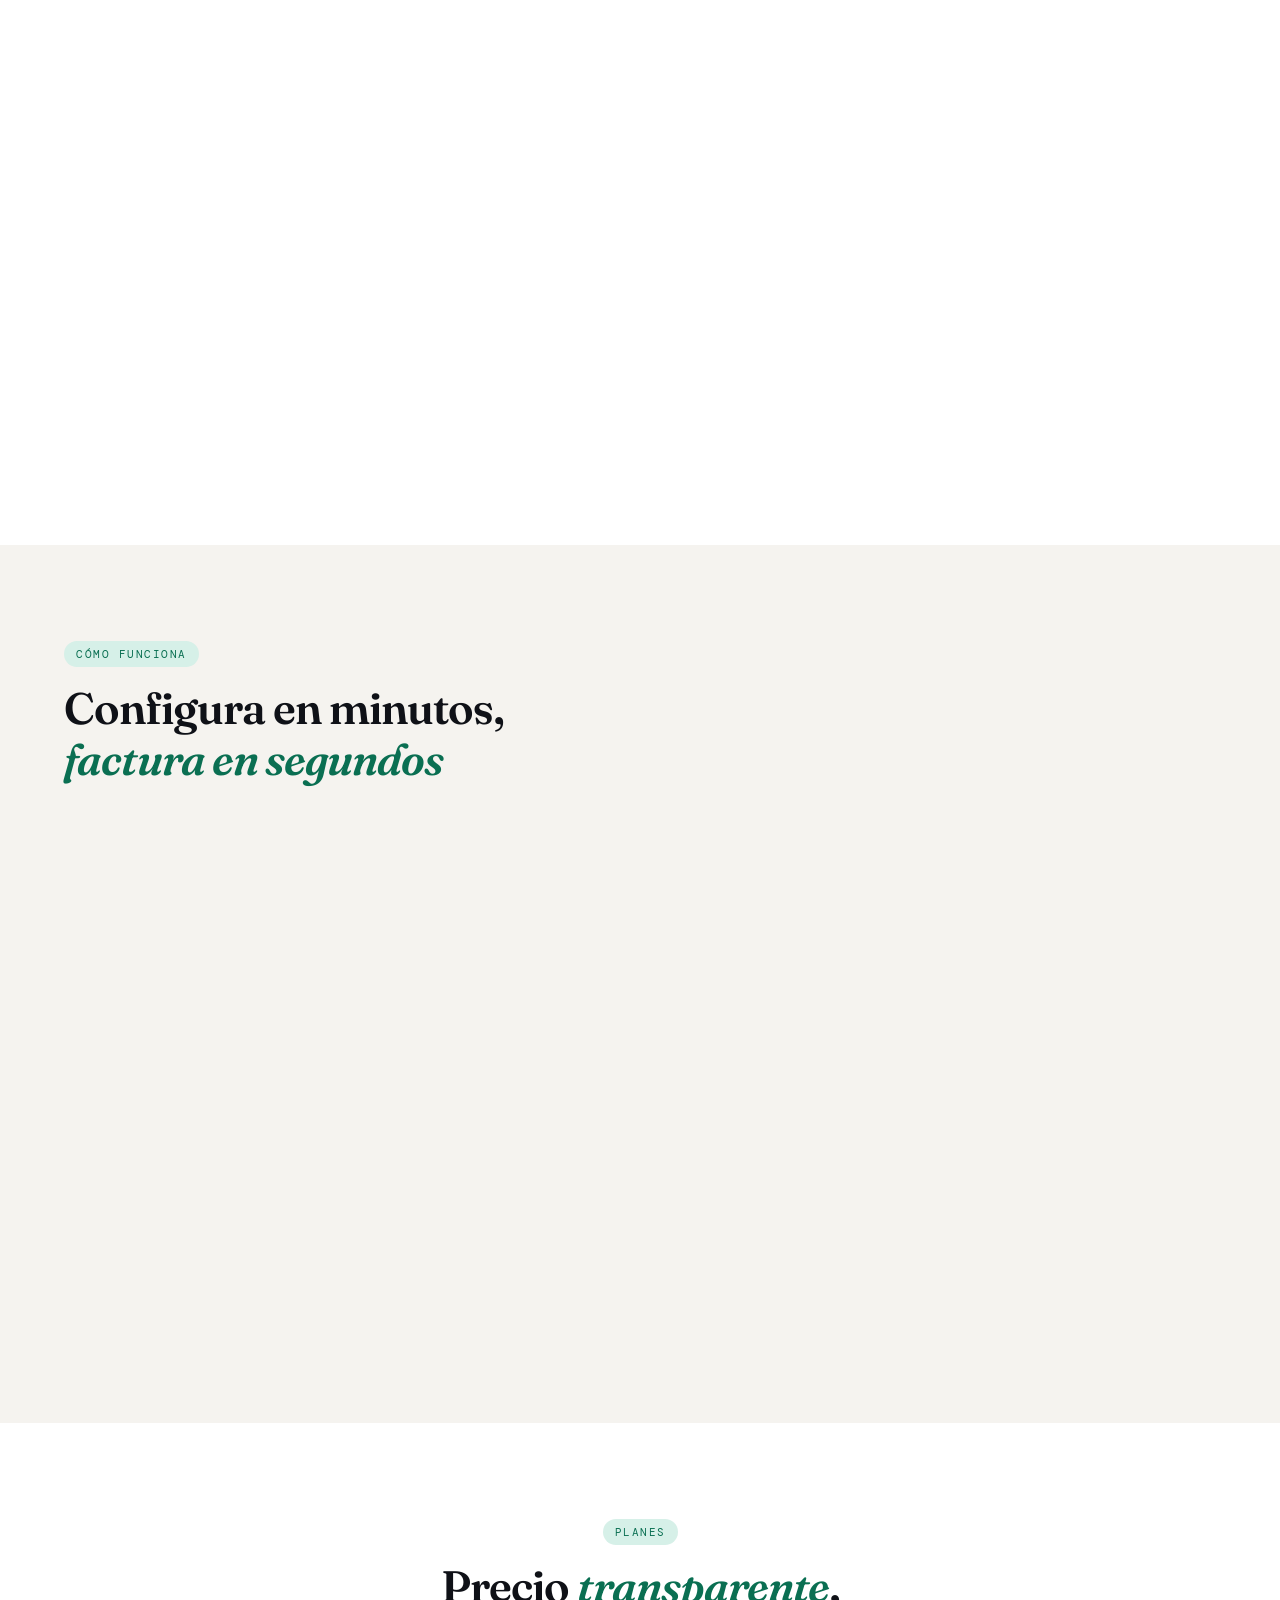
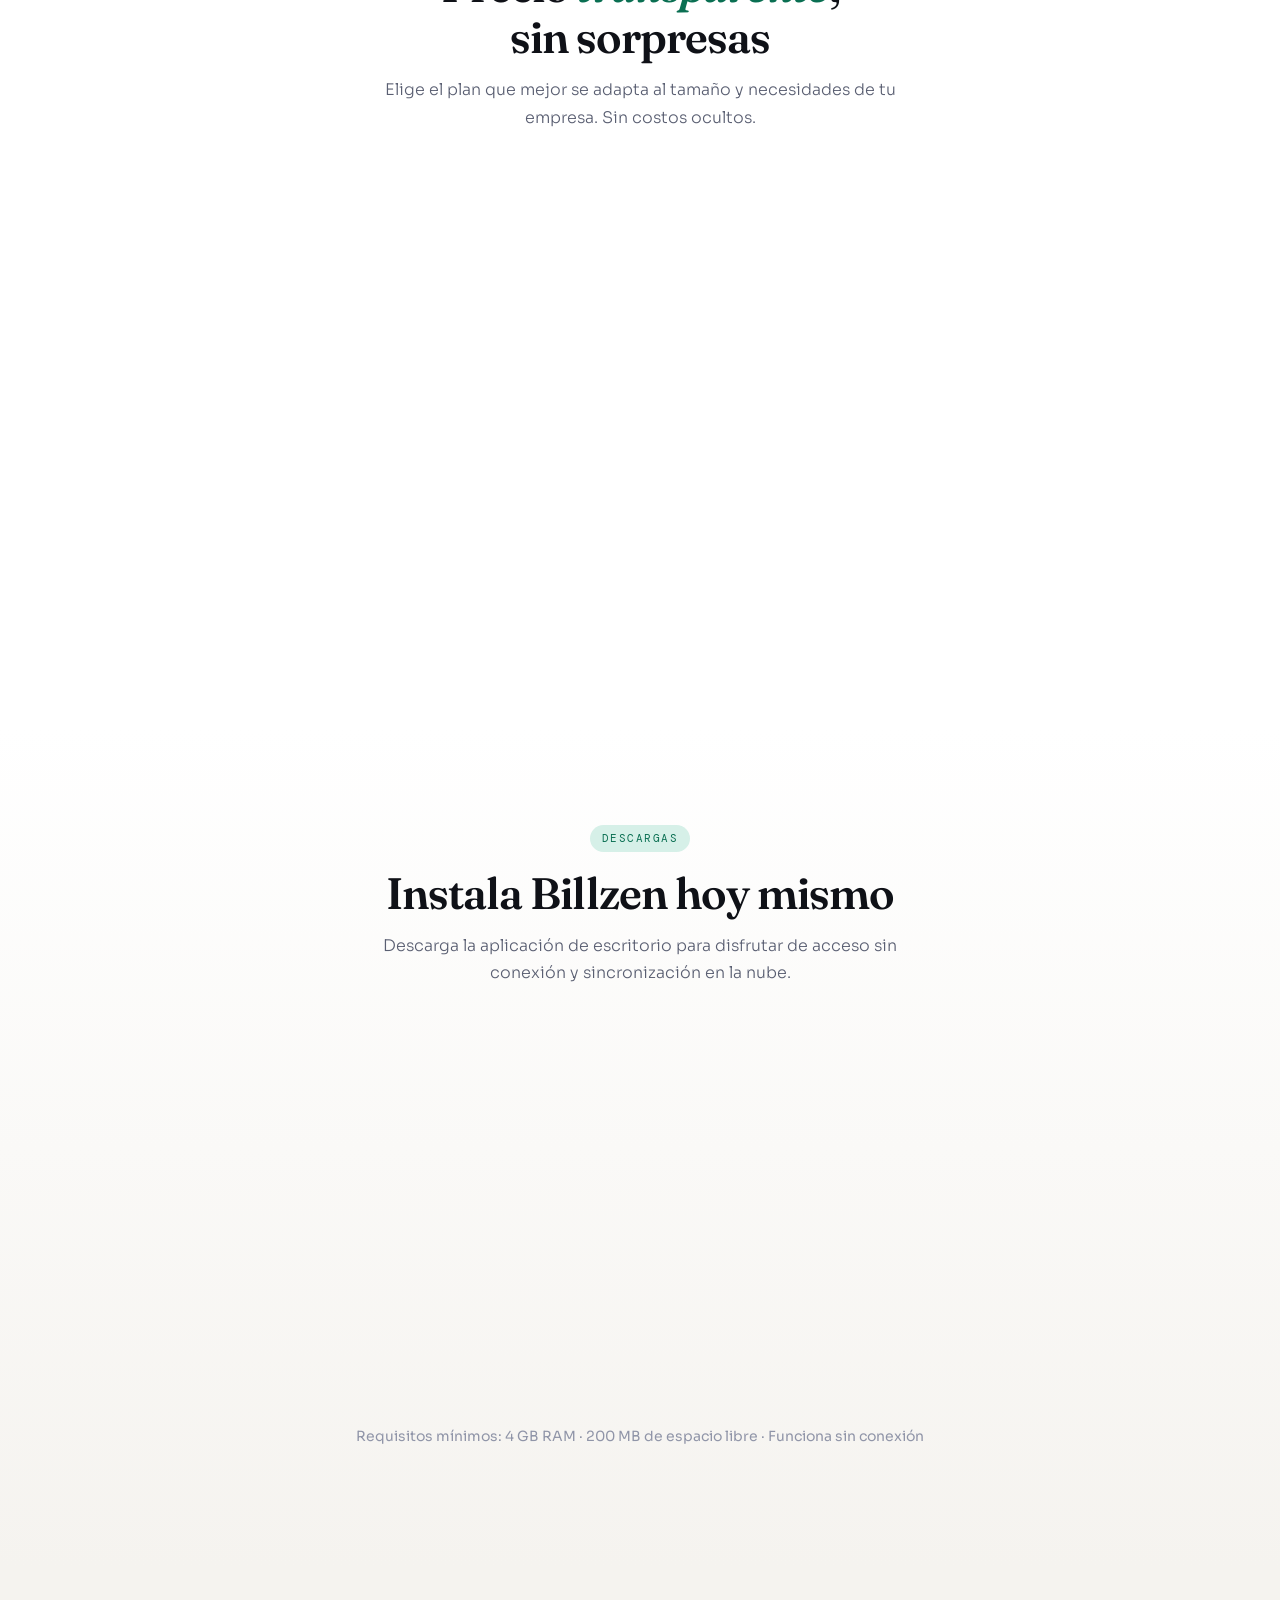
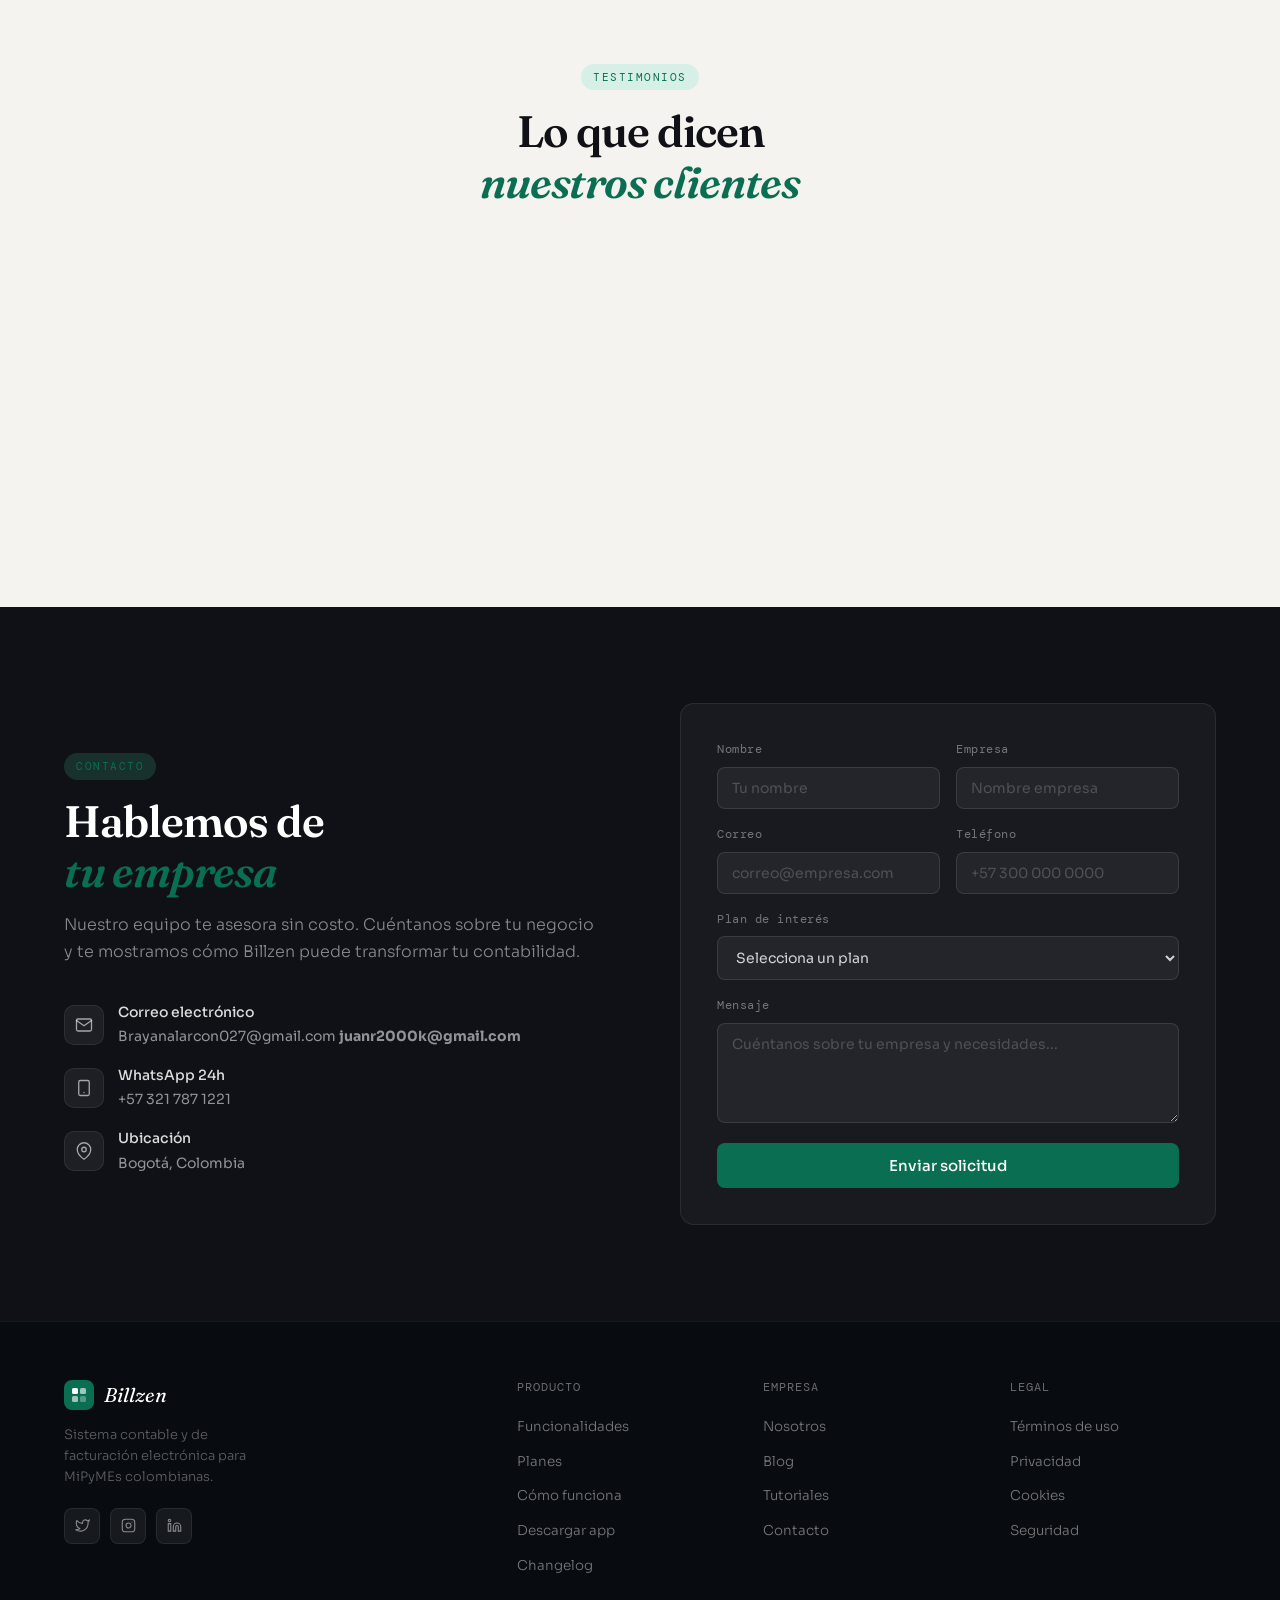
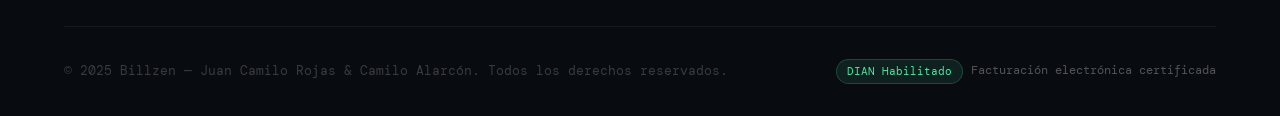
==== commit 53c6cc27: "Update index.html" ====
--- a/public/Intranet_Cliente/index.html
+++ b/public/Intranet_Cliente/index.html
@@ -37,7 +37,7 @@
 </ul>
     <div class="nav-cta">
       <a href="#planes" class="btn btn-ghost">Ver planes</a>
-      <a href="../login.html" class="btn btn-ghost">Iniciar sesión</a>
+      <a href="../index.html" class="btn btn-ghost">Iniciar sesión</a>
       <a href="../contactos.html" class="btn btn-primary">Empezar gratis</a>
     </div>
     <button class="nav-hamburger" id="hamburger" aria-label="Menu">
